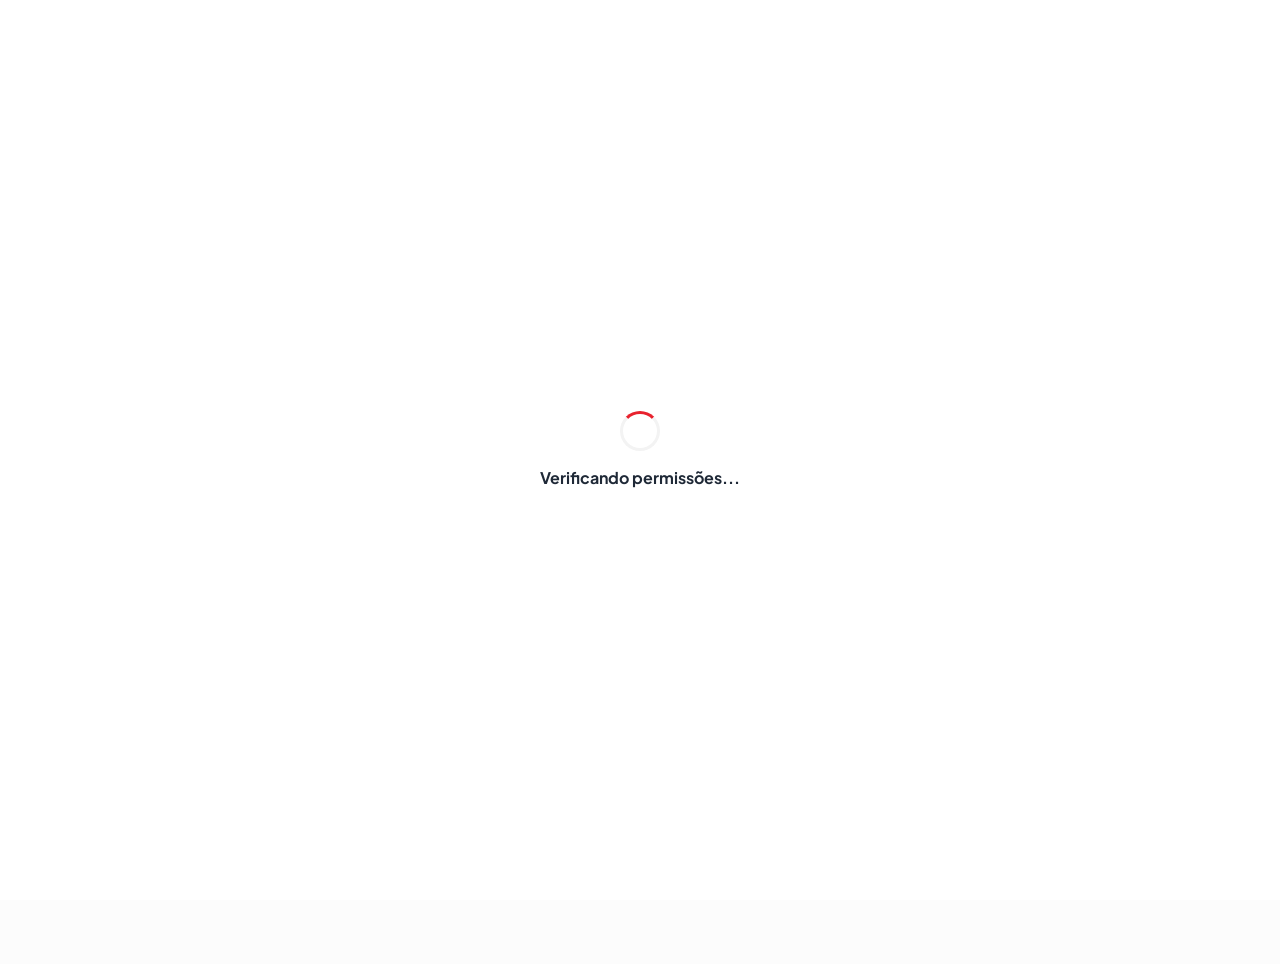
==== admin-produtos.html @ 24491217 "Add files via upload" ====
<!DOCTYPE html>
<html lang="pt-BR">
<head>
    <meta charset="UTF-8">
    <meta name="viewport" content="width=device-width, initial-scale=1.0">
    <title>Cadastro de Produto - Admin</title>
    <link rel="stylesheet" href="style.css">
    <link href="https://fonts.googleapis.com/css2?family=Plus+Jakarta+Sans:wght@400;500;700;800&display=swap" rel="stylesheet">
</head>
<body>
    <!-- Tela de Carregamento Admin -->
    <div id="admin-loading" class="admin-loading-overlay">
        <div class="spinner"></div>
        <p style="font-weight: 700; color: var(--text-main);">Verificando permissões...</p>
    </div>

    <nav class="top-nav">
        <div class="top-nav-left">
            <div id="auth-status-left" class="auth-trigger" onclick="abrirModalAuth()">
                <i data-lucide="user-circle"></i>
                <span>Entrar / Cadastrar</span>
            </div>
        </div>
        <div class="top-nav-right">
            <div id="meus-pedidos-btn" class="auth-trigger" style="display:none;" onclick="abrirMeusPedidos()">
                <i data-lucide="package"></i>
                <span>Meus Pedidos</span>
            </div>
            <div class="top-nav-title" style="font-weight: 800; color: var(--text-muted);">👨‍🍳 Painel Admin</div>
        </div>
    </nav>

    <div class="admin-lock-overlay" id="lock-overlay"></div>

    <header class="admin-header">
        <div class="header-cover" id="admin-cover-bg" onclick="triggerCoverUpload()" style="cursor: pointer;">
            <div class="edit-overlay" style="position: absolute; inset: 0; background: rgba(0,0,0,0.2); display: flex; align-items: center; justify-content: center; opacity: 0; transition: 0.3s; color: white;">
                <i data-lucide="image-plus"></i>
            </div>
            <button onclick="logout()" class="btn-secondary" title="Sair do Painel">
                <i data-lucide="log-out" style="width:20px; height:20px;"></i>
            </button>
            <input type="file" id="input-edit-cover" hidden accept="image/*" onchange="handleInlineImageUpload(this, 'banner_header')">
        </div>
        <div class="header-info">
            <div style="position: relative; width: 90px; margin: 0 auto;" onclick="triggerLogoUpload()">
                <img id="logo-admin" class="restaurant-logo" style="display: none; background: white; cursor: pointer;" alt="Logo">
                <input type="file" id="input-edit-logo" hidden accept="image/*" onchange="handleInlineImageUpload(this, 'logo')">
            </div>
            <div class="editable-container" onclick="ativarEdicaoInline('nome')">
                <h1 id="admin-nome-loja">Painel Gestor</h1>
                <i data-lucide="pencil" class="edit-icon-inline"></i>
            </div>
            <p id="admin-welcome-message" style="font-size: 0.9rem; color: var(--text-muted); margin-top: 5px;"></p>
            <div class="editable-container" onclick="ativarEdicaoInline('descricao')" style="display: block; width: 100%;">
                <p id="admin-descricao-loja">Gerencie pedidos e produtos</p>
            </div>
            <div class="header-meta-info">
                <div class="editable-container" onclick="ativarEdicaoInline('horario')">
                    <i data-lucide="clock" style="width:16px"></i>
                    <span id="admin-horario-display">18h - 23h</span>
                </div>
                <div class="editable-container" onclick="ativarEdicaoInline('tempo')">
                    <i data-lucide="timer" style="width:16px"></i>
                    <span id="admin-tempo-display">30-50 min</span>
                </div>
            </div>
        </div>
    </header>

    <nav class="admin-nav">
        <a onclick="showSection('dashboard')" class="nav-item active" id="nav-dashboard"><i data-lucide="layout-dashboard" style="width:18px"></i> Visão Geral</a>
        <a onclick="showSection('cardapio')" class="nav-item" id="nav-cardapio"><i data-lucide="book-open" style="width:18px"></i> Meu Cardápio</a>
        <a onclick="showSection('config')" class="nav-item" id="nav-config"><i data-lucide="settings" style="width:18px"></i> Configurações</a>
    </nav>

    <div class="container">
        <!-- SEÇÃO: DASHBOARD -->
        <section id="section-dashboard">
            <div class="last-order-banner" style="background: #e0f2fe; border-color: #bae6fd; margin-bottom: 20px;">
                <h4 style="text-align: left; margin-bottom: 5px;">Link da sua Loja:</h4>
                <code id="link-loja-exibicao" style="background: white; padding: 5px 10px; border-radius: 5px; display: block; margin-bottom: 10px;"></code>
                <button onclick="copiarLinkLoja()" class="btn-edit" style="margin-top:0; padding: 5px 15px;">Copiar Link para Clientes</button>
            </div>

            <h2>Relatório de Vendas (Hoje)</h2>
            <div class="report-grid">
                <div class="report-card">
                    <p style="color: var(--text-muted); font-size: 0.9rem;">Total de Pedidos</p>
                    <h3 id="report-pedidos">0</h3>
                </div>
                <div class="report-card">
                    <p style="color: var(--text-muted); font-size: 0.9rem;">Faturamento Total</p>
                    <h3 id="report-faturamento">R$ 0.00</h3>
                </div>
                <div class="report-card">
                    <button onclick="limparHistoricoVendas()" class="btn-danger" style="margin-top:0; font-size: 0.8rem;">Zerar Relatório</button>
                </div>
            </div>

            <hr>
            <div style="display: flex; justify-content: space-between; align-items: center; margin-bottom: 15px; flex-wrap: wrap; gap: 10px;">
                <h2 style="margin: 0;">Pedidos Recentes</h2>
                <div style="display: flex; gap: 10px; flex-wrap: wrap;">
                    <div style="display: flex; align-items: center; gap: 10px; background: white; padding: 5px 15px; border-radius: 12px; border: 1px solid #e2e8f0;">
                        <label style="font-size: 0.85rem; font-weight: 700; color: var(--text-muted);">Data:</label>
                        <input type="date" id="filtro-data-admin" onchange="window.filtrarDataAdmin(this.value)" style="border: none; font-size: 0.85rem; font-weight: 600; color: var(--text-main); outline: none; cursor: pointer; background: transparent;">
                    </div>
                    <div style="display: flex; align-items: center; gap: 10px; background: white; padding: 5px 15px; border-radius: 12px; border: 1px solid #e2e8f0;">
                    <label style="font-size: 0.85rem; font-weight: 700; color: var(--text-muted);">Filtrar Status:</label>
                    <select id="filtro-status-admin" onchange="window.filtrarPedidosAdmin(this.value)" style="border: none; font-size: 0.85rem; font-weight: 600; color: var(--text-main); outline: none; cursor: pointer; background: transparent;">
                        <option value="Todos">🍽️ Todos</option>
                        <option value="Pendente">⏳ Pendentes</option>
                        <option value="Em Preparo">👨‍🍳 Em Preparo</option>
                        <option value="Saiu para Entrega">🛵 Em Entrega</option>
                        <option value="Entregue">✅ Entregues</option>
                        <option value="Cancelado">❌ Cancelados</option>
                    </select>
                </div>
                </div>
            </div>
            <div id="lista-pedidos-historico" style="margin-bottom: 40px;"></div>
        </section>

        <!-- SEÇÃO: MEU CARDÁPIO -->
        <section id="section-cardapio" style="display: none;">
            <div class="section-header">
                <h2>Itens do Cardápio</h2>
                <button onclick="openModal('modal-produto')" class="btn-add btn-add-novo">+ Novo Produto</button>
            </div>
            <div id="lista-admin" class="produtos-grid"></div>
        </section>

        <!-- SEÇÃO: CONFIGURAÇÕES -->
        <section id="section-config" style="display: none;">
            <div class="section-header">
                <h2>Configurações da Loja</h2>
            </div>
            <div class="card" style="max-width: 600px; margin: 0 auto; text-align: left; padding: 25px;">
                <form id="configLojaForm">
                    <div class="form-group">
                        <label>Logo do Restaurante</label>
                        <input type="file" id="inputLogo" accept="image/*">
                    </div>
                    <div class="form-group">
                        <label>WhatsApp (DDI+DDD+Número)</label>
                        <input type="text" id="inputWhatsapp" placeholder="5516999999999">
                    </div>
                    <div class="form-group">
                        <label>Banners de Promoção (Um ou mais)</label>
                        <input type="file" id="inputBanners" accept="image/*" multiple>
                    </div>
                    <div class="form-group">
                        <label>Chave PIX</label>
                        <input type="text" id="inputPix" placeholder="Chave PIX">
                    </div>
                    <div class="form-group">
                        <label>Categorias Adicionais (Separadas por vírgula)</label>
                        <input type="text" id="inputCategoriasCustom" placeholder="Artesanais, Porções, Vinhos...">
                    </div>
                    <div class="form-group">
                        <label>Cupons (CODIGO:VALOR, ...)</label>
                        <textarea id="inputCupons" rows="2" placeholder="PROMO10:10.00"></textarea>
                    </div>
                    <div class="form-group">
                        <label>Taxa de Entrega Fixa (R$)</label>
                        <input type="number" id="inputTaxa" step="0.01">
                    </div>
                    <div class="form-group">
                        <label>Frete Grátis acima de (R$)</label>
                        <input type="number" id="inputFreteGratis" step="0.01">
                    </div>
                    <div class="form-group">
                        <label>Pedido Mínimo (R$)</label>
                        <input type="number" id="inputPedidoMinimo" step="0.01">
                    </div>
                    <div class="form-group" style="display: flex; align-items: center; gap: 10px;">
                        <input type="checkbox" id="lojaFechadaManualmente" style="width: auto;">
                        <label for="lojaFechadaManualmente" style="margin: 0; color: var(--danger); font-weight: bold;">Fechar Loja Manualmente</label>
                    </div>
                    <button type="submit" class="btn-add" style="width: 100%;">Salvar Configurações</button>
                </form>
            </div>
        </section>
    </div>

    <!-- Modal Auth Dinâmico -->
    <div id="modal-auth" class="modal">
        <div class="modal-content">
            <button onclick="closeModal('modal-auth')" class="btn-close-modal"><i data-lucide="x"></i></button>
            <h2 id="auth-modal-title" style="margin-bottom: 20px;">Acesse sua conta</h2>
            
            <div class="auth-mode-switch">
                <button id="btn-mode-login" class="auth-mode-btn active" onclick="setAuthMode('login')">Login</button>
                <button id="btn-mode-register" class="auth-mode-btn" onclick="setAuthMode('register')">Cadastrar</button>
            </div>

            <form id="form-auth-dynamic" onsubmit="window.processarAuth(event)">
                <!-- LOGIN FIELDS -->
                <div id="auth-login-fields">
                    <div class="form-group">
                        <label>E-mail</label>
                        <input type="email" id="auth-user" placeholder="seu@email.com">
                    </div>
                    <div class="form-group">
                        <label>Senha</label>
                        <div class="password-wrapper">
                            <input type="password" id="auth-pass" placeholder="••••">
                            <button type="button" class="toggle-password" onclick="togglePasswordVisibility('auth-pass')">
                                <i data-lucide="eye"></i>
                            </button>
                        </div>
                    </div>
                    <p style="text-align: right; margin-bottom: 15px;"><a href="#" onclick="window.esqueciSenha()" style="font-size: 0.8rem; color: var(--text-muted); text-decoration: none;">Esqueci minha senha</a></p>
                    <button type="submit" id="btn-auth-submit" class="btn-add" style="width: 100%; margin-top: 10px;">Entrar</button>
                </div>

                <!-- REGISTER WIZARD -->
                <div id="auth-register-steps" style="display: none;">
                    <div class="step-progress-container" style="margin-bottom: 25px;">
                        <div class="step-dot auth-step-dot active" data-auth-step="1">1</div>
                        <div class="step-dot auth-step-dot" data-auth-step="2">2</div>
                        <div class="step-dot auth-step-dot" data-auth-step="3">3</div>
                        <div class="step-dot auth-step-dot restaurante-only-dot" data-auth-step="4">4</div>
                    </div>

                    <!-- Passo 1: Perfil -->
                    <div class="auth-step active" id="auth-step-1">
                        <div class="form-group">
                            <label>Você é:</label>
                            <div class="role-selector">
                                <div class="role-option active" data-role="comprador" onclick="updateRoleSelection('comprador')">🛍️ Cliente</div>
                                <div class="role-option" data-role="restaurante" onclick="updateRoleSelection('restaurante')">👨‍🍳 Restaurante</div>
                            </div>
                            <input type="hidden" id="auth-role" value="comprador">
                        </div>
                        <button type="button" onclick="window.changeRegisterStep(2)" class="btn-add" style="width:100%">Continuar →</button>
                    </div>

                    <!-- Passo 2: Dados Básicos -->
                    <div class="auth-step" id="auth-step-2">
                        <div class="form-group">
                            <label>Nome Completo ou Nome da Loja</label>
                            <input type="text" id="auth-name" placeholder="Ex: João Silva ou Pizzaria 10">
                        </div>
                        <div class="form-group">
                            <label>E-mail</label>
                            <input type="email" id="auth-user-reg" placeholder="seu@email.com">
                        </div>
                        <div class="form-group">
                            <label>Crie uma Senha</label>
                            <div class="password-wrapper">
                                <input type="password" id="auth-pass-reg" placeholder="••••">
                                <button type="button" class="toggle-password" onclick="togglePasswordVisibility('auth-pass-reg')">
                                    <i data-lucide="eye"></i>
                                </button>
                            </div>
                            <div class="password-strength-container" id="strength-meter">
                                <div class="password-strength-bar"><div class="password-strength-progress" id="strength-bar"></div></div>
                                <span class="password-strength-text" id="strength-text"></span>
                            </div>
                        </div>
                        <div class="step-nav-buttons">
                            <button type="button" onclick="window.changeRegisterStep(1)" class="btn-edit" style="background:#64748b; flex:1">Voltar</button>
                            <button type="button" onclick="window.changeRegisterStep(3)" class="btn-add" style="flex:2">Próximo</button>
                        </div>
                    </div>

                    <!-- Passo 3: Contato -->
                    <div class="auth-step" id="auth-step-3">
                        <div class="form-group">
                            <label>WhatsApp (com DDD)</label>
                            <input type="tel" id="auth-phone" placeholder="(00) 00000-0000">
                        </div>
                        <div class="step-nav-buttons">
                            <button type="button" onclick="window.changeRegisterStep(2)" class="btn-edit" style="background:#64748b; flex:1">Voltar</button>
                            <button type="button" id="btn-next-to-4" onclick="window.changeRegisterStep(4)" class="btn-add" style="flex:2">Próximo</button>
                            <button type="submit" id="btn-finish-3" class="btn-add" style="flex:2; display:none; margin-top:0">Finalizar</button>
                        </div>
                    </div>

                    <!-- Passo 4: Detalhes Loja -->
                    <div class="auth-step" id="auth-step-4">
                        <div class="form-group">
                            <label>Horário (Abertura e Fechamento)</label>
                            <div style="display:flex; gap:10px; align-items:center;">
                                <input type="number" id="auth-open" placeholder="18" style="flex:1">
                                <span>às</span>
                                <input type="number" id="auth-close" placeholder="23" style="flex:1">
                            </div>
                        </div>
                        <div class="form-group">
                            <label>Foto ou Logo da Loja</label>
                            <input type="file" id="auth-logo" accept="image/*" onchange="window.handleRegisterImagePreview(this)">
                            <div id="auth-logo-preview-container" class="image-preview-container">
                                <img id="auth-logo-preview-img" src="" alt="Prévia da Logo">
                                <button type="button" class="btn-remove-preview" onclick="window.limparRegisterPreview()" title="Remover imagem"><i data-lucide="trash-2" style="width: 16px;"></i></button>
                            </div>
                        </div>
                        <div class="step-nav-buttons">
                            <button type="button" onclick="window.changeRegisterStep(3)" class="btn-edit" style="background:#64748b; flex:1">Voltar</button>
                            <button type="submit" class="btn-add" style="flex:2; margin-top:0">Cadastrar</button>
                        </div>
                    </div>
                </div>

                <div id="btn-logout-area" style="display: none; margin-top: 15px; border-top: 1px solid #eee; padding-top: 15px;">
                    <button type="button" onclick="logout()" class="btn-danger" style="width: 100%; margin:0;">Sair da Conta</button>
                </div>
            </form>
        </div>
    </div>

    <!-- MODAL: CADASTRO DE PRODUTO -->
    <div id="modal-produto" class="modal">
        <div class="modal-content">
            <div class="step-progress-container" style="margin-bottom: 25px;">
                <div class="step-dot active" data-prod-step="1">1</div>
                <div class="step-dot" data-prod-step="2">2</div>
                <div class="step-dot" data-prod-step="3">3</div>
            </div>

            <h2 id="modal-titulo" style="margin-bottom: 15px; font-size: 1.3rem;">Novo Produto</h2>
            
            <form id="cadastroProdutoForm">
                <!-- PASSO 1: Básico -->
                <div class="product-step active" id="prod-step-1">
                    <div class="form-group" style="text-align: left;">
                        <label for="nome">Nome do Produto</label>
                        <input type="text" id="nome" placeholder="Ex: Pizza Calabresa" required>
                    </div>
                    <div class="form-group">
                        <label for="preco">Preço (R$)</label>
                        <input type="number" id="preco" step="0.01" placeholder="0.00" required>
                    </div>
                    <div class="form-group">
                        <label for="categoria">Categoria</label>
                        <div class="category-inline-group">
                            <select id="categoria" required style="flex:1"></select>
                            <button type="button" class="btn-inline-add" onclick="promptNovaCategoria()" title="Nova Categoria">
                                <i data-lucide="plus-circle"></i>
                            </button>
                        </div>
                    </div>
                    <div class="step-nav-buttons">
                        <button type="button" onclick="changeProductStep(2)" class="btn-add" style="width: 100%;">Continuar →</button>
                    </div>
                </div>

                <!-- PASSO 2: Imagem e Tags -->
                <div class="product-step" id="prod-step-2">
                    <div class="form-group">
                        <label for="imagem">Foto do Produto</label>
                        <input type="file" id="imagem" accept="image/*" onchange="handleImagePreview(this)">
                        <div id="preview-container" class="image-preview-container">
                            <img id="image-preview-img" src="" alt="Prévia">
                            <button type="button" class="btn-remove-preview" onclick="limparPreview()" title="Remover imagem"><i data-lucide="trash-2" style="width: 16px;"></i></button>
                        </div>
                        <input type="hidden" id="imagemBase64">
                    </div>
                    <div class="form-group">
                        <label>Destaques e Preferências</label>
                        <div style="display: flex; gap: 12px; flex-wrap: wrap; margin-top: 5px;">
                            <label style="font-weight: normal;"><input type="checkbox" id="tagVeggie" style="width: auto;"> 🥦 Veggie</label>
                            <label style="font-weight: normal;"><input type="checkbox" id="tagSpicy" style="width: auto;"> 🌶️ Picante</label>
                            <label style="font-weight: normal;"><input type="checkbox" id="tagFeatured" style="width: auto;"> ⭐ Destaque</label>
                        </div>
                    </div>
                    <div class="form-group">
                        <label for="estoque">Estoque Atual (Vazio = Ilimitado)</label>
                        <input type="number" id="estoque" placeholder="Ex: 50" min="0">
                    </div>
                    <div class="step-nav-buttons">
                        <button type="button" onclick="changeProductStep(1)" class="btn-edit" style="background:#64748b; flex:1">Voltar</button>
                        <button type="button" onclick="changeProductStep(3)" class="btn-add" style="flex:2">Avançar →</button>
                    </div>
                </div>

                <!-- PASSO 3: Detalhes Finais -->
                <div class="product-step" id="prod-step-3">
                    <div class="form-group">
                        <label for="descricao">Descrição (Ingredientes)</label>
                        <textarea id="descricao" rows="2" placeholder="Descreva os ingredientes..."></textarea>
                    </div>
                    <div class="form-group">
                        <label for="adicionais">Adicionais (Ex: Bacon:3.00, Queijo:2.00)</label>
                        <textarea id="adicionais" rows="2" placeholder="Nome:Preço, Nome:Preço..."></textarea>
                    </div>
                    <div class="form-group">
                        <label for="ofertaExpira">Oferta termina em (Opcional)</label>
                        <input type="datetime-local" id="ofertaExpira">
                    </div>
                    <div class="form-group" style="display: flex; align-items: center; gap: 10px;">
                        <input type="checkbox" id="disponivel" checked style="width: auto;">
                        <label for="disponivel" style="margin-bottom: 0;">Disponível para venda</label>
                    </div>
                    <div class="step-nav-buttons">
                        <button type="button" onclick="changeProductStep(2)" class="btn-edit" style="background:#64748b; flex:1">Voltar</button>
                        <button type="submit" id="btnSalvar" style="flex:2; margin-top:0;">Salvar Produto</button>
                    </div>
                </div>

                <button type="button" onclick="closeModal('modal-produto')" style="background: none; color: var(--text-muted); border: none; width: 100%; cursor: pointer; padding: 10px; font-size: 0.8rem; margin-top: 10px;">Cancelar e Sair</button>
            </form>
        </div>
    </div>

    <div id="toast-container" class="toast-container"></div>

    <!-- Firebase SDKs (Versão Compat) -->
    <script src="https://www.gstatic.com/firebasejs/10.7.1/firebase-app-compat.js"></script>
    <script src="https://www.gstatic.com/firebasejs/10.7.1/firebase-firestore-compat.js"></script>
    <script src="https://www.gstatic.com/firebasejs/10.7.1/firebase-auth-compat.js"></script>
    <script src="https://www.gstatic.com/firebasejs/10.7.1/firebase-storage-compat.js"></script>

    <!-- Biblioteca de Ícones Lucide -->
    <script src="https://unpkg.com/lucide@latest"></script>

    <script src="script.js"></script>
</body>
</html>
---- style.css ----
/* Configurações Globais */
:root {
    --primary-color: #e8222e;
    --primary-hover: #c91822;
    --bg-color: #fcfcfc;
    --card-bg: #FFFFFF;
    --text-main: #1f2937;
    --text-muted: #6b7280;
    --danger: #ef4444;
    --success: #10b981;
    --shadow-sm: 0 1px 3px rgba(0,0,0,0.1);
    --shadow-md: 0 10px 25px -5px rgba(0,0,0,0.1), 0 8px 10px -6px rgba(0,0,0,0.1);
    --radius: 20px;
}

/* Scrollbar Customizada */
::-webkit-scrollbar {
    width: 6px;
    height: 6px;
}
::-webkit-scrollbar-thumb {
    background: #cbd5e1;
    border-radius: 10px;
}

/* Animação de Fade In Global */
@keyframes fadeIn {
    from { opacity: 0; transform: translateY(10px); }
    to { opacity: 1; transform: translateY(0); }
}

/* Removido animação global que causava bugs. Animamos apenas os blocos principais. */
.container, .container-shop, .shop-header, .admin-header, .modal-content { 
    animation: fadeIn 0.6s ease-out; 
}

* {
    box-sizing: border-box;
    margin: 0;
    padding: 0;
}

body {
    font-family: 'Plus Jakarta Sans', 'Inter', system-ui, sans-serif;
    background-color: var(--bg-color);
    color: var(--text-main);
    margin: 0;
    line-height: 1.5; /* Ajuste para melhor leitura */
    /* Impede que o rodapé cubra o conteúdo final */
    padding-bottom: 120px;
}

/* --- Bloqueio do Admin (Deslogado) --- */
.admin-lock-overlay {
    position: fixed;
    top: 0;
    left: 0;
    width: 100%;
    height: 100%;
    background: rgba(255, 255, 255, 0.4);
    backdrop-filter: blur(12px);
    -webkit-backdrop-filter: blur(12px);
    z-index: 9998;
    display: none;
    align-items: center;
    justify-content: center;
}

body.is-locked .admin-lock-overlay { display: flex; }
body.is-locked main, body.is-locked .container, body.is-locked header { filter: blur(4px); pointer-events: none; }

/* --- Admin Loading Spinner --- */
.admin-loading-overlay {
    position: fixed;
    inset: 0;
    background: white;
    z-index: 20000;
    display: flex;
    flex-direction: column;
    align-items: center;
    justify-content: center;
    gap: 15px;
    transition: opacity 0.4s ease;
}

.spinner {
    width: 40px;
    height: 40px;
    border: 3px solid #f3f3f3;
    border-top: 3px solid var(--primary-color);
    border-radius: 50%;
    animation: spin 1s linear infinite;
}

@keyframes spin {
    0% { transform: rotate(0deg); }
    100% { transform: rotate(360deg); }
}

/* --- Top Nav Dinâmica --- */
.top-nav {
    background: white;
    height: 45px;
    display: flex;
    justify-content: space-between;
    align-items: center;
    padding: 0 20px;
    border-bottom: 1px solid rgba(0,0,0,0.05);
    top: 0;
    z-index: 10000;
    font-size: 0.85rem;
}

.auth-trigger {
    color: var(--text-main);
    font-weight: 700;
    cursor: pointer;
    display: flex;
    align-items: center;
    gap: 6px;
    transition: color 0.2s;
}
.auth-trigger:hover { color: var(--primary-color); }

.top-nav-right {
    display: flex;
    align-items: center;
    gap: 20px;
}

.top-nav-left {
    display: flex;
    align-items: center;
    gap: 10px;
    font-weight: 800;
    color: var(--text-main);
    flex: 1; /* Garante que este lado ocupe o espaço para empurrar a direita */
}

.top-nav-right {
    text-align: right;
    white-space: nowrap;
}
/* --- Modal Auth Custom --- */
.auth-mode-switch {
    display: flex;
    justify-content: center;
    gap: 15px;
    background: #f1f5f9;
    padding: 6px;
    border-radius: 100px;
    margin-bottom: 25px;
}

.auth-mode-btn {
    flex: 1;
    padding: 8px;
    border-radius: 100px;
    border: none;
    cursor: pointer;
    font-weight: 700;
    background: transparent;
    color: var(--text-muted);
    transition: 0.3s;
}
.auth-mode-btn.active {
    background: white;
    color: var(--primary-color);
    box-shadow: var(--shadow-sm);
}

/* Esconde formulário de login se já estiver logado */
.is-logged-in #auth-mode-container,
.is-logged-in #form-auth-inputs { display: none; }

/* --- Splash Screen Criativa --- */
.splash-screen {
    position: fixed;
    top: 0; left: 0;
    width: 100%; height: 100%;
    background-color: var(--primary-color);
    display: flex;
    justify-content: center;
    align-items: center;
    z-index: 20000; /* Garante que fique acima de tudo */
    transition: opacity 0.6s cubic-bezier(0.4, 0, 0.2, 1), visibility 0.6s;
}

.splash-screen.hidden {
    opacity: 0;
    visibility: hidden;
}

.splash-content {
    text-align: center;
    display: flex;
    flex-direction: column;
    align-items: center;
    gap: 30px;
}

.shop-animate-icon {
    color: white;
    animation: shop-float 2s infinite ease-in-out;
}

.shop-animate-icon svg {
    width: 85px;
    height: 85px;
    filter: drop-shadow(0 10px 15px rgba(0,0,0,0.1));
}

.splash-phrase {
    color: white;
    font-size: 0.95rem;
    font-weight: 500;
    opacity: 0.9;
    margin-top: -10px;
    animation: fadeIn 0.8s ease-out;
}

.splash-loader {
    width: 140px;
    height: 4px;
    background: rgba(255, 255, 255, 0.2);
    border-radius: 10px;
    position: relative;
    overflow: hidden;
}

.splash-loader::after {
    content: '';
    position: absolute;
    left: -50%;
    width: 50%;
    height: 100%;
    background: white;
    border-radius: 10px;
    animation: loader-slide 1.5s infinite ease-in-out;
}

@keyframes shop-float {
    0%, 100% { transform: translateY(0) scale(1); }
    50% { transform: translateY(-20px) scale(1.05); }
}

@keyframes loader-slide {
    0% { left: -50%; }
    100% { left: 100%; }
}

/* --- Skeleton Screen --- */
.skeleton {
    background: #f6f7f8;
    background-image: linear-gradient(to right, #f6f7f8 0%, #edeef1 20%, #f6f7f8 40%, #f6f7f8 100%);
    background-repeat: no-repeat;
    background-size: 200% 100%;
    animation: shimmer 1.5s infinite linear;
}

@keyframes shimmer {
    0% { background-position: 200% 0; }
    100% { background-position: -200% 0; }
}

.skeleton-card {
    pointer-events: none;
    opacity: 0.7;
    min-height: 320px;
}

/* Bloqueio de scroll quando modal está aberto */
.no-scroll {
    overflow: hidden !important;
}

/* Navegação Admin */
.admin-nav {
    background: var(--card-bg);
    display: flex;
    justify-content: center;
    flex-wrap: wrap;
    gap: 8px;
    padding: 12px;
    border-bottom: 1px solid rgba(0,0,0,0.08);
    top: 0;
    z-index: 900;
    box-shadow: var(--shadow-sm);
    display: flex;
    align-items: center;
}
.admin-nav::-webkit-scrollbar { display: none; }

.nav-item {
    color: var(--text-muted);
    text-decoration: none;
    font-weight: 600;
    padding: 8px 16px;
    border-radius: 8px;
    transition: all 0.2s;
    cursor: pointer;
    white-space: nowrap;
    font-size: 0.9rem;
    display: inline-flex;
    align-items: center;
    gap: 8px;
}

.nav-item.active {
    background: rgba(234, 29, 44, 0.1);
    color: var(--primary-color);
}

/* Containers */
.container, .container-shop {
    max-width: 1100px;
    margin: 0 auto;
    padding: 20px;
}

/* Headers */
h1, h2, h3, h4 { /* Adicionado h4 para consistência */
    color: var(--text-main);
    font-weight: 800;
    text-align: center;
}

.shop-header, .admin-header {
    background: var(--bg-color);
    padding: 0;
    text-align: center;
    margin-bottom: 30px;
    position: relative;
    overflow: visible;
}

.card.priority-item {
    grid-column: 1 / -1;
    flex-direction: row;
    min-height: 160px;
    background: linear-gradient(to right, rgba(232, 34, 46, 0.05), var(--card-bg));
    border: 2px solid var(--primary-color);
}

@media (min-width: 768px) {
    .card.priority-item {
        grid-column: span 2;
    }
}

.card.priority-item img {
    width: 140px;
    height: 140px;
    margin-bottom: 0;
    margin-right: 15px;
}

.header-cover {
    height: 140px;
    width: 100%;
    background: linear-gradient(135deg, var(--primary-color) 0%, var(--primary-hover) 100%);
    border-bottom-left-radius: 32px;
    border-bottom-right-radius: 32px;
    position: relative;
    transition: background 0.3s ease;
}

/* Elementos Editáveis no Header Admin */
.editable-container {
    display: inline-flex;
    align-items: center;
    justify-content: center;
    gap: 8px;
    padding: 4px 12px;
    border-radius: 8px;
    transition: all 0.2s ease;
    cursor: pointer;
    border: 1px solid transparent;
    position: relative;
}

.editable-container:hover {
    background: rgba(0, 0, 0, 0.05);
    border-color: rgba(0, 0, 0, 0.1);
}

.edit-icon-inline {
    width: 14px;
    height: 14px;
    color: var(--text-muted);
    opacity: 0;
    transition: opacity 0.2s;
}

.editable-container:hover .edit-icon-inline {
    opacity: 1;
}

.header-meta-info {
    display: flex;
    justify-content: center;
    gap: 15px;
    margin-top: 10px;
    flex-wrap: wrap;
}

.input-inline-edit {
    font-family: inherit;
    font-size: inherit;
    font-weight: inherit;
    color: inherit;
    text-align: center;
    background: white;
    border: 2px solid var(--primary-color);
    border-radius: 6px;
    padding: 2px 6px;
    outline: none;
}

.inline-edit-counter {
    position: absolute;
    bottom: -18px;
    right: 10px;
    font-size: 10px;
    background: white;
    border: 1px solid #eee;
    padding: 2px 5px;
    border-radius: 4px;
    color: var(--text-muted);
    z-index: 10;
    box-shadow: var(--shadow-sm);
}

.header-info {
    margin-top: -45px;
    position: relative;
    z-index: 2;
    padding: 0 20px;
}

.restaurant-logo {
    width: 90px;
    height: 90px;
    border-radius: 24px;
    object-fit: cover;
    border: 4px solid var(--card-bg);
    display: block;
    margin: 0 auto 12px auto;
    box-shadow: var(--shadow-md);
    background: white;
}

.shop-header h1, .admin-header h1 {
    color: var(--text-main) !important;
    font-size: 1.5rem;
    font-weight: 800;
    margin-bottom: 4px;
    text-shadow: none;
}

.shop-header p {
    color: var(--text-muted);
    font-size: 0.85rem;
    font-weight: 500;
}

.status-badge {
    display: inline-block;
    padding: 4px 12px;
    border-radius: 100px;
    font-size: 0.9rem;
    font-weight: 700;
    margin-top: 10px;
}

.section-header {
    display: flex;
    justify-content: space-between;
    align-items: center;
    margin-bottom: 25px;
    padding-top: 20px;
}

.status-badge.open { background: var(--success); color: white; }
.status-badge.closed { background: var(--danger); color: white; }

.btn-secondary {
    position: absolute;
    top: 15px;
    right: 15px;
    background: rgba(255, 255, 255, 0.25);
    color: white;
    width: 40px;
    height: 40px;
    border-radius: 12px;
    display: flex;
    align-items: center;
    justify-content: center;
    border: 1px solid rgba(255, 255, 255, 0.3);
    cursor: pointer;
    backdrop-filter: blur(10px);
    transition: all 0.2s ease;
    z-index: 10;
}

.btn-secondary:hover {
    background: var(--danger);
    border-color: var(--danger);
    transform: scale(1.05);
}

/* Formulários (Admin) */
#cadastroProdutoForm {
    background: var(--card-bg);
    padding: 25px; /* Um pouco menos de padding */
    border-radius: var(--radius);
    box-shadow: var(--shadow-md);
    margin-bottom: 40px;
    border: 1px solid #E0E0E0; /* Borda mais suave */
    margin-bottom: 0;
    border: none;
    padding: 0;
    box-shadow: none;
}

.modal-content h2 { margin-bottom: 20px; }
.modal-content hr { margin: 20px 0; }

.form-group {
    margin-bottom: 15px;
    position: relative;
}

.form-group label {
    display: block;
    font-weight: 600;
    margin-bottom: 5px;
    color: var(--text-main);
}

input, textarea, select {
    width: 100%;
    padding: 10px;
    border: 1px solid #CCCCCC; /* Borda mais clara */
    border-radius: 10px;
    font-size: 1rem;
    /* box-sizing: border-box; Removido, já global no * */
    transition: border-color 0.2s, box-shadow 0.2s;
}

/* Container para Senha com Olho Integrado */
.password-wrapper {
    position: relative;
    display: flex;
    align-items: center;
    width: 100%;
}

.password-wrapper input {
    padding-right: 45px !important; /* Espaço para o ícone do olho */
}

.toggle-password {
    position: absolute;
    right: 12px;
    background: none;
    border: none;
    cursor: pointer;
    color: var(--text-muted);
    display: flex;
    align-items: center;
    justify-content: center;
    height: 100%;
    z-index: 5;
}

/* Seletor de Perfil Elegante (Segmented Control) */
.role-selector {
    display: flex;
    background: #f1f5f9;
    padding: 4px;
    border-radius: 12px;
    gap: 4px;
    margin-top: 5px;
    border: 1px solid #e2e8f0;
}

.role-option {
    flex: 1;
    padding: 10px;
    text-align: center;
    cursor: pointer;
    border-radius: 10px;
    font-size: 0.85rem;
    font-weight: 700;
    color: var(--text-muted);
    transition: all 0.3s ease;
}

.role-option.active {
    background: white;
    color: var(--primary-color);
    box-shadow: var(--shadow-sm);
}
/* Estilos para Validação em Tempo Real */
.form-group.is-valid input, 
.form-group.is-valid select {
    border-color: var(--success);
    background-color: rgba(16, 185, 129, 0.02);
}

.valid-icon {
    position: absolute;
    right: 12px;
    top: 38px;
    color: var(--success);
    display: none;
}

.form-group.is-valid .valid-icon {
    display: block;
    animation: fadeIn 0.3s ease-in;
}

input:focus, textarea:focus, select:focus {
    outline: none;
    border-color: var(--primary-color);
    box-shadow: 0 0 0 3px rgba(var(--primary-color-rgb, 234, 29, 44), 0.1); /* Cor de foco dinâmica */
}

button#btnSalvar {
    background-color: var(--primary-color);
    color: white;
    border: none;
    padding: 12px;
    width: 100%;
    border-radius: 10px;
    font-weight: 700;
    cursor: pointer;
    transition: background 0.2s;
}

button#btnSalvar:hover {
    background-color: var(--primary-hover);
}

/* Filtros no Cardápio */
.filter-container {
    display: flex;
    gap: 10px;
    justify-content: flex-start; /* Alinhamento à esquerda para mais naturalidade */
    overflow-x: auto; /* Permite rolagem horizontal */
    flex-wrap: nowrap; /* Impede que os itens pulem de linha */
    padding: 15px 20px;
    -webkit-overflow-scrolling: touch; /* Rolagem suave no iOS */
    scrollbar-width: none; /* Esconde a barra no Firefox */
    top: 0;
    background: var(--bg-color);
    z-index: 800;
    border-bottom: 1px solid rgba(0,0,0,0.05);
    margin: 0 -20px 30px -20px;
}

/* Esconde a barra de rolagem no Chrome/Safari para um visual mais limpo */
.filter-container::-webkit-scrollbar {
    display: none;
}

.filter-btn {
    background: white;
    border: 1px solid #e2e8f0;
    color: var(--text-muted);
    padding: 8px 20px;
    border-radius: 20px;
    cursor: pointer;
    font-weight: 700;
    transition: all 0.2s;
    white-space: nowrap; /* Impede que o texto dentro do botão quebre */
    flex-shrink: 0; /* Impede que o botão seja espremido */
    font-size: 0.9rem;
    border: 1px solid transparent;
    display: inline-flex;
    align-items: center;
    gap: 8px;
}

.filter-btn.active, .filter-btn:hover {
    background: var(--primary-color);
    border-color: var(--primary-color);
    color: white;
    box-shadow: 0 10px 20px -5px rgba(232, 34, 46, 0.4);
}

/* Estilo das Seções de Categoria */
.category-section {
    padding-top: 10px;
    margin-bottom: 40px;
    scroll-margin-top: 85px; /* Evita que o título fique colado sob a barra fixa */
}

.category-title {
    text-align: left;
    font-size: 1.4rem;
    margin-bottom: 20px;
    padding-left: 12px;
    border-left: 5px solid var(--primary-color);
    line-height: 1.2;
    display: flex;
    align-items: center;
    gap: 10px;
}

.filter-btn.tag-filter {
    border-radius: 10px; /* Botões de tag com cantos menos arredondados */
}

/* Busca */
.search-container {
    max-width: 500px;
    margin: 0 auto 30px;
    position: relative;
}

.badge {
    font-size: 0.75rem;
    text-transform: uppercase;
    font-weight: 700;
    color: var(--primary-color);
    letter-spacing: 0.05em;
}

@keyframes pulse-gold {
    0% { box-shadow: 0 0 0 0 rgba(251, 191, 36, 0.4); }
    70% { box-shadow: 0 0 0 6px rgba(251, 191, 36, 0); }
    100% { box-shadow: 0 0 0 0 rgba(251, 191, 36, 0); }
}

.badge.featured {
    animation: pulse-gold 2s infinite;
}

.badge.veggie { color: #10b981; border: 1px solid #10b981; padding: 1px 5px; border-radius: 4px; }
.badge.spicy { color: #ef4444; border: 1px solid #ef4444; padding: 1px 5px; border-radius: 4px; }
.badge.featured { background: #fef3c7; color: #92400e; padding: 1px 5px; border-radius: 4px; }

.badge.unavailable { color: var(--danger); }
.badge.available { color: var(--success); }

/* Grid de Produtos */
.produtos-grid {
    display: grid;
    grid-template-columns: repeat(auto-fill, minmax(280px, 1fr));
    gap: 20px;
    margin-top: 20px;
}

/* Cards */
.card {
    background: var(--card-bg);
    padding: 12px;
    border-radius: 16px;
    box-shadow: var(--shadow-sm);
    transition: transform 0.2s ease, box-shadow 0.2s ease;
    display: flex;
    flex-direction: column;
    border: 1px solid rgba(0,0,0,0.05);
    overflow: hidden;
    position: relative;
}

.card-image-container {
    position: relative;
    width: 100%;
    height: 160px;
    border-radius: 12px;
    overflow: hidden;
    margin-bottom: 12px;
}

.card img {
    width: 100%;
    height: 100%;
    object-fit: cover;
}

.card-image-placeholder {
    width: 100%;
    height: 100%;
    display: flex;
    align-items: center;
    justify-content: center;
    background: #f8fafc;
    color: var(--text-muted);
    border-bottom: 1px solid rgba(0,0,0,0.05);
}

.card-image-placeholder i {
    width: 48px;
    height: 48px;
}

.card-badges {
    position: absolute;
    top: 8px;
    left: 8px;
    display: flex;
    flex-direction: column;
    gap: 4px;
    z-index: 2;
}

.card-content {
    flex: 1;
    display: flex;
    flex-direction: column;
    text-align: left;
}

.card-title {
    font-size: 1.05rem;
    font-weight: 700;
    color: var(--text-main);
    margin-bottom: 4px;
    line-height: 1.2;
}

.card-description {
    font-size: 0.85rem;
    color: var(--text-muted);
    margin-bottom: 12px;
    display: -webkit-box;
    -webkit-line-clamp: 2;
    -webkit-box-orient: vertical;
    overflow: hidden;
}

.card-footer-row {
    display: flex;
    justify-content: space-between;
    align-items: center;
    margin-top: auto;
}

.card:hover {
    transform: translateY(-4px);
    box-shadow: var(--shadow-md);
}

.card:hover img {
    transform: scale(1.05);
}

/* Controles de Quantidade no Card */
.card-qty-controls {
    display: flex;
    align-items: center;
    gap: 12px;
    background: rgba(0, 0, 0, 0.05);
    padding: 4px 8px;
    border-radius: 12px;
    border: 1px solid rgba(0,0,0,0.02);
}

.btn-card-qty {
    background: var(--primary-color);
    color: white;
    border: none;
    width: 28px;
    height: 28px;
    border-radius: 8px;
    cursor: pointer;
    display: flex;
    align-items: center;
    justify-content: center;
    transition: transform 0.1s;
}

.btn-card-qty:active { transform: scale(0.9); }

/* Novas Classes de Marketing */
.stock-alert {
    color: var(--danger);
    font-size: 0.75rem;
    font-weight: 700;
    margin-top: 5px;
}

.rating-stars {
    color: #fbbf24;
    font-size: 0.85rem;
    margin-bottom: 5px;
}

.sales-count {
    font-size: 0.7rem;
    color: var(--text-muted);
    display: flex;
    align-items: center;
    gap: 4px;
}

.upsell-title { font-size: 0.9rem; font-weight: 700; margin-top: 20px; margin-bottom: 10px; border-top: 1px solid #eee; padding-top: 15px; }
.upsell-container { display: flex; gap: 10px; overflow-x: auto; padding-bottom: 5px; }
.upsell-item { min-width: 120px; background: #f8fafc; padding: 10px; border-radius: 12px; font-size: 0.75rem; cursor: pointer; border: 1px solid transparent; }
.upsell-item:hover { border-color: var(--primary-color); }

/* Animação de entrada dos cards */
@keyframes fadeInUp {
    from { opacity: 0; transform: translateY(20px); }
    to { opacity: 1; transform: translateY(0); }
}

.reveal {
    opacity: 0;
    animation: fadeInUp 0.5s ease forwards;
}

/* Destaque para produtos Premium */
.card.featured-card {
    border: 2px solid rgba(251, 191, 36, 0.5);
    background: rgba(255, 251, 235, 0.4);
}

/* Animação do Carrinho */
@keyframes pulse-cart {
    0% { transform: translateX(-50%) scale(1); }
    50% { transform: translateX(-50%) scale(1.08); }
    100% { transform: translateX(-50%) scale(1); }
}

.cart-pulse {
    animation: pulse-cart 0.4s cubic-bezier(0.175, 0.885, 0.32, 1.275);
}

/* Barra de Progresso de Frete */
.shipping-progress-container {
    width: 100%;
    background: rgba(255,255,255,0.2);
    height: 6px;
    border-radius: 10px;
    margin-top: 5px;
    overflow: hidden;
}
.shipping-progress-bar {
    height: 100%;
    background: #4ade80;
    transition: width 0.3s ease;
}

.card h3 { margin: 0 0 10px 0; font-size: 1.25rem; }
.card p { color: var(--text-muted); font-size: 0.95rem; margin-bottom: 15px; }

.preco {
    color: var(--success);
    font-weight: 800;
    font-size: 1.2rem;
    margin: 0;
}

.btn-danger {
    background-color: var(--danger);
    color: white;
    border: none;
    padding: 10px;
    border-radius: 10px;
    font-weight: bold;
    cursor: pointer;
    margin-top: 10px;
    transition: transform 0.2s;
}

.btn-danger:hover {
    transform: scale(0.98);
    opacity: 0.9;
}

.btn-edit {
    background-color: var(--primary-color);
    color: white;
    border: none;
    padding: 10px;
    border-radius: 10px;
    font-weight: bold;
    cursor: pointer;
    margin-top: 10px;
    transition: transform 0.2s;
}

.btn-edit:hover {
    transform: scale(0.98);
    background-color: var(--primary-hover);
}

/* Utilidades */
.hidden { display: none; }
.loading { text-align: center; color: var(--text-muted); }
hr { border: 0; border-top: 1px solid #e2e8f0; margin: 40px 0; }

/* Botão Adicionar ao Carrinho */
.btn-add {
    background-color: var(--success);
    color: white;
    border: none;
    padding: 10px;
    border-radius: 10px;
    font-weight: bold;
    cursor: pointer;
    margin-top: 10px;
    transition: opacity 0.2s;
}

.btn-add:hover {
    opacity: 0.9;
}

.btn-share {
    background-color: #f1f5f9;
    color: var(--text-muted);
    border: none;
    padding: 10px;
    border-radius: 10px;
    cursor: pointer;
    transition: all 0.2s;
}
.btn-share:hover { background-color: #e2e8f0; color: var(--text-main); }

/* Rodapé do Carrinho */
.cart-footer {
    position: fixed;
    bottom: 25px;
    left: 50%; 
    transform: translateX(-50%);
    width: auto;
    min-width: 280px;
    background: #1f2937;
    backdrop-filter: blur(15px);
    -webkit-backdrop-filter: blur(15px);
    color: white;
    padding: 8px 12px 8px 20px;
    display: flex;
    align-items: center;
    gap: 20px;
    box-shadow: 0 15px 35px rgba(0,0,0,0.4);
    z-index: 1000;
    border-radius: 1000px;
    border: 1px solid rgba(255,255,255,0.1);
    animation: fadeIn 0.5s cubic-bezier(0.175, 0.885, 0.32, 1.275);
}

.cart-icon-container {
    display: flex;
    align-items: center;
    color: white;
    position: relative;
}

.cart-count-badge {
    position: absolute;
    top: -8px;
    right: -10px;
    background-color: var(--primary-color);
    color: white;
    font-size: 0.65rem;
    font-weight: 800;
    min-width: 18px;
    height: 18px;
    border-radius: 50%;
    display: flex;
    align-items: center;
    justify-content: center;
    border: 2px solid #1f2937;
    box-shadow: 0 2px 4px rgba(0,0,0,0.3);
}

.cart-footer-total {
    display: flex;
    flex-direction: column;
}

.cart-footer-total strong {
    font-size: 1.1rem;
    line-height: 1;
}

.cart-footer .btn-cart-action {
    background: var(--primary-color);
    color: white;
    border: none;
    padding: 10px 24px;
    border-radius: 100px;
    cursor: pointer;
    font-weight: 800;
    font-size: 0.9rem;
    transition: transform 0.2s;
}

.cart-footer .btn-cart-action:active { transform: scale(0.95); }

/* Modal de Resumo */
.modal {
    position: fixed;
    z-index: 11000;
    left: 0;
    top: 0;
    width: 100%;
    height: 100%;
    background-color: rgba(0,0,0,0.6);
    backdrop-filter: blur(4px);
    display: none; /* Inicia oculto, JS mudará para flex */
    align-items: center;
    justify-content: center;
}

.modal-content {
    background-color: #ffffff;
    padding: 25px;
    border-radius: 20px;
    max-width: 500px;
    width: 95%;
    box-shadow: 0 20px 25px -5px rgba(0, 0, 0, 0.1), 0 10px 10px -5px rgba(0, 0, 0, 0.04);
    max-height: 90vh;
    overflow-y: auto;
    position: relative;
    border: 1px solid #f1f5f9;
}

.btn-close-modal {
    position: absolute;
    top: 15px;
    right: 15px;
    width: 36px;
    height: 36px;
    border-radius: 50%;
    border: none;
    background: #f1f5f9;
    color: #64748b;
    display: flex;
    align-items: center;
    justify-content: center;
    cursor: pointer;
    z-index: 100;
    transition: all 0.2s cubic-bezier(0.4, 0, 0.2, 1);
}

.btn-close-modal:hover {
    background: #e2e8f0;
    color: var(--danger);
    transform: rotate(90deg) scale(1.1);
}

.modal-content .form-group {
    margin-bottom: 15px;
    text-align: left; /* Garante que o label e input fiquem alinhados à esquerda */
}

.cart-item-list {
    list-style: none;
    padding: 0;
    margin: 20px 0;
    max-height: 300px;
    overflow-y: auto;
}

.cart-item-list li {
    background: rgba(0, 0, 0, 0.03);
    margin-bottom: 12px;
    padding: 15px;
    border-radius: 16px;
    display: flex;
    justify-content: space-between;
    align-items: center;
    gap: 10px;
    border: 1px solid rgba(0,0,0,0.05);
}

.modal-content form {
    display: flex;
    flex-direction: column;
    gap: 12px;
}

.checkout-section-title {
    font-size: 0.9rem;
    text-transform: uppercase;
    color: var(--text-muted);
    font-weight: 700;
    margin: 25px 0 15px 0;
    display: flex;
    align-items: center;
    gap: 8px;
}

.checkout-section-title::after {
    content: '';
    flex: 1;
    height: 1px;
    background: rgba(0,0,0,0.05);
}

.btn-remove-item {
    background: var(--danger);
    color: white;
    border: none;
    border-radius: 4px;
    padding: 2px 8px;
    cursor: pointer;
    font-size: 0.8rem;
    margin-left: 10px;
    transition: opacity 0.2s;
}

.btn-remove-item:hover {
    opacity: 0.8;
}

.qty-controls {
    display: flex;
    align-items: center;
    gap: 8px;
}
.btn-qty {
    background: var(--card-bg);
    border: none;
    width: 32px;
    height: 32px;
    border-radius: 10px;
    cursor: pointer;
    font-weight: 800;
    transition: all 0.2s;
    display: flex;
    align-items: center;
    justify-content: center;
    box-shadow: var(--shadow-sm);
    color: var(--text-main);
}
.btn-qty:hover { background: var(--primary-color); color: white; }

.coupon-group {
    display: flex;
    gap: 8px;
    margin-bottom: 15px;
}

.coupon-group input {
    flex: 1;
}

.btn-coupon {
    white-space: nowrap;
    width: auto !important;
}

/* Tela de Login */
.login-body {
    display: flex;
    align-items: center;
    justify-content: center;
    height: 100vh;
    padding-bottom: 0;
    background: linear-gradient(135deg, #f97316 0%, #fb923c 100%);
}

.login-card {
    background: var(--card-bg);
    padding: 40px;
    border-radius: var(--radius);
    box-shadow: var(--shadow-md);
    width: 100%;
    max-width: 400px;
    text-align: center;
}

/* Toast Notification */
.toast-container {
    position: fixed;
    top: 20px;
    right: 20px;
    z-index: 11000;
    display: flex;
    flex-direction: column;
    gap: 10px;
    pointer-events: none;
}

.toast {
    background: white;
    color: var(--text-main);
    padding: 16px 24px;
    border-radius: var(--radius);
    box-shadow: var(--shadow-md);
    display: flex;
    align-items: center;
    min-width: 280px;
    animation: toastIn 0.3s cubic-bezier(0.68, -0.55, 0.265, 1.55) forwards;
    border-left: 6px solid var(--primary-color);
    pointer-events: auto;
}

.toast.success { border-left-color: var(--success); }
.toast.error { border-left-color: var(--danger); }

@keyframes toastIn {
    from { transform: translateX(100%); opacity: 0; }
    to { transform: translateX(0); opacity: 1; }
}

.toast.fade-out {
    animation: toastOut 0.3s ease forwards;
}

@keyframes toastOut {
    from { transform: translateX(0); opacity: 1; }
    to { transform: translateX(100%); opacity: 0; }
}

.extras-container {
    text-align: left;
    margin: 12px 0;
    padding: 10px;
    background: #f8fafc;
    border-radius: 12px;
    font-size: 0.85rem;
}
.extra-item {
    display: flex;
    align-items: center;
    gap: 8px;
    margin-bottom: 6px;
    cursor: pointer;
}

.theme-toggle {
    position: absolute;
    top: 20px;
    right: 20px;
    background: rgba(255, 255, 255, 0.2);
    border: none;
    color: white;
    padding: 8px;
    border-radius: 50%;
    cursor: pointer;
    backdrop-filter: blur(5px);
}

.last-order-banner {
    background: #fffbeb;
    border: 1px solid #fef3c7;
    border-radius: var(--radius);
    padding: 16px;
    margin-bottom: 24px;
}

.last-order-content {
    display: flex;
    justify-content: space-between;
    align-items: center;
    gap: 16px;
}

.loyalty-badge {
    background: #eff6ff;
    color: #1e40af;
    padding: 4px 12px;
    border-radius: 100px;
    font-size: 0.8rem;
    font-weight: 700;
    display: inline-flex;
    align-items: center;
    gap: 5px;
    margin-bottom: 10px;
}

.btn-print {
    background: #64748b;
    color: white;
    padding: 4px 8px;
    border: none;
    border-radius: 6px;
    cursor: pointer;
    font-size: 0.75rem;
}

.btn-add-novo { max-width: 200px; margin-top: 0; }
/* Relatório Admin */
.report-grid {
    display: grid;
    grid-template-columns: repeat(auto-fit, minmax(200px, 1fr));
    gap: 20px;
    margin-bottom: 30px;
}
.report-card {
    background: white;
    padding: 15px;
    border-radius: var(--radius);
    box-shadow: var(--shadow-sm);
    text-align: center;
    display: flex;
    flex-direction: column;
    justify-content: center;
    min-height: 100px;
}

/* Switch Toggle Style */
.switch-container {
    display: flex;
    align-items: center;
    justify-content: center;
    gap: 12px;
    background: #f1f5f9;
    padding: 10px 20px;
    border-radius: 100px;
    width: fit-content;
    margin: 10px auto 20px;
}

.switch-label {
    font-size: 0.9rem;
    font-weight: 700;
    color: var(--text-muted);
    transition: color 0.3s;
}

.switch {
    position: relative;
    display: inline-block;
    width: 50px;
    height: 26px;
}

.switch input {
    opacity: 0;
    width: 0;
    height: 0;
}

.slider {
    position: absolute;
    cursor: pointer;
    top: 0; left: 0; right: 0; bottom: 0;
    background-color: #cbd5e1;
    transition: .4s;
    border-radius: 34px;
}

.slider:before {
    position: absolute;
    content: "";
    height: 18px; width: 18px;
    left: 4px; bottom: 4px;
    background-color: white;
    transition: .4s;
    border-radius: 50%;
}

/* Estilo Arredondado */
.slider.round { border-radius: 34px; }
.slider.round:before { border-radius: 50%; }

input:checked + .slider { background-color: var(--primary-color); }
input:checked + .slider:before { transform: translateX(24px); }

/* Estilos para Customização de Produtos */
.option-group {
    background: #f8fafc;
    padding: 15px;
    border-radius: 12px;
    margin-bottom: 15px;
    text-align: left;
}
.option-title { font-weight: 700; margin-bottom: 10px; display: block; font-size: 0.9rem; }

/* Estilos Indique e Ganhe */
.referral-banner {
    background: linear-gradient(135deg, #6366f1 0%, #4f46e5 100%);
    color: white;
    padding: 20px;
    border-radius: var(--radius);
    margin-bottom: 24px;
    display: flex;
    justify-content: space-between;
    align-items: center;
    box-shadow: var(--shadow-md);
}

/* --- Checkout Wizard (Etapas) --- */
.step-progress-container {
    display: flex;
    justify-content: space-between;
    margin-bottom: 30px;
    position: relative;
    padding: 0 10px;
}

.step-progress-container::before {
    content: '';
    position: absolute;
    top: 15px; left: 0; right: 0;
    height: 2px; background: #e2e8f0;
    z-index: 1;
}

.step-dot {
    width: 32px; height: 32px;
    border-radius: 50%;
    background: white;
    border: 2px solid #e2e8f0;
    display: flex; align-items: center; justify-content: center;
    font-size: 0.8rem; font-weight: 800;
    z-index: 2; color: #94a3b8;
    transition: all 0.3s ease;
}

.step-dot.active {
    background: var(--primary-color);
    border-color: var(--primary-color);
    color: white;
    box-shadow: 0 0 0 4px rgba(232, 34, 46, 0.1);
}

.step-dot.completed {
    background: var(--success);
    border-color: var(--success);
    color: white;
}

.checkout-step {
    display: none;
}

.checkout-step.active {
    display: block;
    animation: fadeIn 0.4s ease-out;
}

/* --- Password Strength Meter --- */
.password-strength-container {
    margin-top: 8px;
    display: none; /* Aparece apenas ao digitar */
}

.password-strength-bar {
    height: 4px;
    width: 100%;
    background: #e2e8f0;
    border-radius: 10px;
    overflow: hidden;
    margin-bottom: 4px;
}

.password-strength-progress {
    height: 100%;
    width: 0%;
    transition: width 0.3s ease, background-color 0.3s ease;
}

.password-strength-text {
    font-size: 0.75rem;
    font-weight: 700;
}

/* --- Auth Wizard Steps --- */
.auth-step {
    display: none;
}
.auth-step.active {
    display: block;
    animation: fadeIn 0.3s ease-out;
}

/* --- Preview de Imagem no Cadastro --- */
.image-preview-container {
    margin-top: 10px;
    width: 100%;
    display: none;
    position: relative;
    border-radius: 12px;
    overflow: hidden;
    border: 1px solid #e2e8f0;
}

.image-preview-container img {
    width: 100%;
    max-height: 200px;
    object-fit: cover;
    display: block;
}

.btn-remove-preview {
    position: absolute;
    top: 10px;
    right: 10px;
    background: var(--danger);
    color: white;
    border: none;
    width: 30px;
    height: 30px;
    border-radius: 50%;
    cursor: pointer;
    display: flex;
    align-items: center;
    justify-content: center;
    box-shadow: 0 2px 5px rgba(0,0,0,0.2);
    transition: transform 0.2s;
}
.btn-remove-preview:hover { transform: scale(1.1); }

/* --- Wizard de Produto (Admin) --- */
.product-step {
    display: none;
}
.product-step.active {
    display: block;
    animation: fadeIn 0.3s ease-out;
}

.category-inline-group {
    display: flex;
    gap: 8px;
    align-items: center;
}

.btn-inline-add {
    background: #f1f5f9;
    border: 1px solid #e2e8f0;
    border-radius: 8px;
    width: 42px;
    height: 42px;
    display: flex;
    align-items: center;
    justify-content: center;
    cursor: pointer;
    color: var(--primary-color);
    transition: all 0.2s;
}
.btn-inline-add:hover { background: var(--primary-color); color: white; }

/* --- Cards de Seleção Modernos --- */
.modern-selection-grid {
    display: grid;
    grid-template-columns: 1fr;
    gap: 12px;
    margin: 15px 0;
}

.selection-card {
    background: var(--card-bg);
    border: 2px solid rgba(0,0,0,0.05);
    border-radius: 18px;
    padding: 12px;
    display: flex;
    align-items: center;
    gap: 15px;
    cursor: pointer;
    transition: all 0.2s ease;
}

.selection-card:hover { border-color: var(--primary-color); }
.selection-card.selected { 
    border-color: var(--primary-color); 
    background: rgba(232, 34, 46, 0.03); 
}

.selection-card img { width: 55px; height: 55px; border-radius: 12px; object-fit: cover; }
.selection-card-info { flex: 1; text-align: left; }
.selection-card-info b { display: block; font-size: 0.95rem; color: var(--text-main); }
.selection-card-info span { font-size: 0.85rem; color: var(--success); font-weight: 700; }

.selection-check {
    width: 24px; height: 24px;
    border-radius: 50%;
    border: 2px solid #e2e8f0;
    display: flex; align-items: center; justify-content: center;
    font-size: 0.7rem;
}

.selection-card.selected .selection-check {
    background: var(--primary-color);
    border-color: var(--primary-color);
    color: white;
}

.step-nav-buttons {
    display: flex;
    gap: 12px;
    margin-top: 30px;
}

/* Animação de Check de Sucesso */
.checkmark {
    width: 80px;
    height: 80px;
    border-radius: 50%;
    display: block;
    stroke-width: 2;
    stroke: #fff;
    stroke-miterlimit: 10;
    margin: 10% auto;
    box-shadow: inset 0px 0px 0px var(--success);
    animation: fill .4s ease-in-out .4s forwards, scale .3s ease-in-out .9s both;
}

.checkmark__circle {
    stroke-dasharray: 166;
    stroke-dashoffset: 166;
    stroke-width: 2;
    stroke-miterlimit: 10;
    stroke: var(--success);
    fill: none;
    animation: stroke 0.6s cubic-bezier(0.65, 0, 0.45, 1) forwards;
}

.checkmark__check {
    transform-origin: 50% 50%;
    stroke-dasharray: 48;
    stroke-dashoffset: 48;
    animation: stroke 0.3s cubic-bezier(0.65, 0, 0.45, 1) 0.8s forwards;
}

@keyframes stroke {
    100% { stroke-dashoffset: 0; }
}
@keyframes scale {
    0%, 100% { transform: none; }
    50% { transform: scale3d(1.1, 1.1, 1); }
}
@keyframes fill {
    100% { box-shadow: inset 0px 0px 0px 40px var(--success); }
}

/* --- Responsividade para Telas Pequenas --- */
@media (max-width: 480px) {
    .modal {
        align-items: flex-end; /* Transforma em Bottom Sheet */
    }

    .modal-content {
        width: 100%;
        border-radius: 25px 25px 0 0;
        padding: 20px 15px;
        max-height: 95vh;
    }

    .step-dot {
        width: 28px;
        height: 28px;
        font-size: 0.7rem;
    }

    .cart-item-list li {
        padding: 12px;
        flex-wrap: wrap; /* Permite que o preço/quantidade caia para a linha de baixo se necessário */
    }

    .qty-controls {
        width: 100%;
        justify-content: flex-end;
        margin-top: 5px;
    }
}
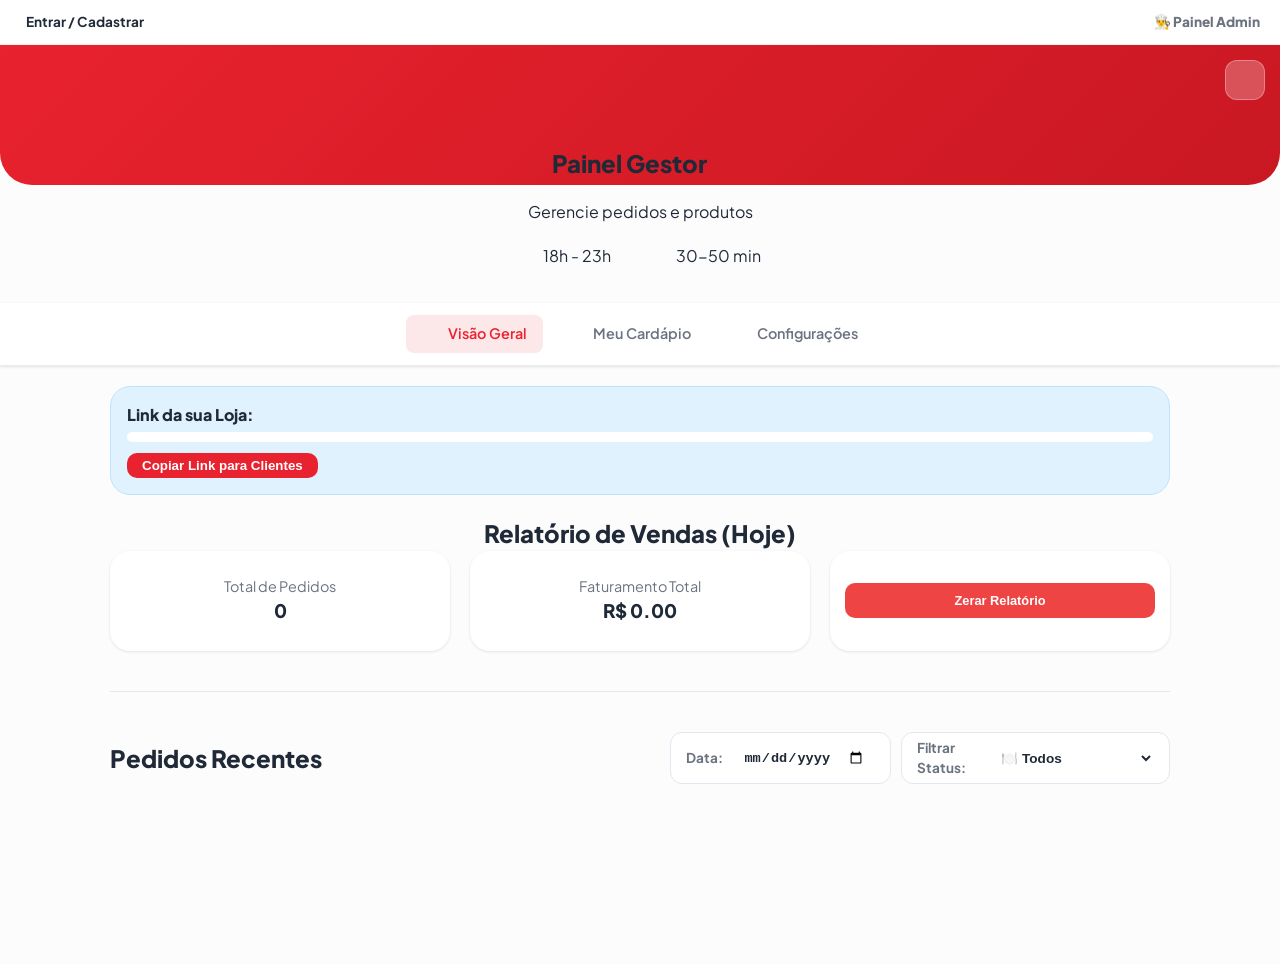
==== commit 0770dda9: "Add files via upload" ====
--- a/admin-produtos.html
+++ b/admin-produtos.html
@@ -8,12 +8,6 @@
     <link href="https://fonts.googleapis.com/css2?family=Plus+Jakarta+Sans:wght@400;500;700;800&display=swap" rel="stylesheet">
 </head>
 <body>
-    <!-- Tela de Carregamento Admin -->
-    <div id="admin-loading" class="admin-loading-overlay">
-        <div class="spinner"></div>
-        <p style="font-weight: 700; color: var(--text-main);">Verificando permissões...</p>
-    </div>
-
     <nav class="top-nav">
         <div class="top-nav-left">
             <div id="auth-status-left" class="auth-trigger" onclick="abrirModalAuth()">
@@ -205,8 +199,8 @@
                     <div class="form-group">
                         <label>Senha</label>
                         <div class="password-wrapper">
-                            <input type="password" id="auth-pass" placeholder="••••">
-                            <button type="button" class="toggle-password" onclick="togglePasswordVisibility('auth-pass')">
+                            <input type="password" id="auth-pass" name="auth-pass" placeholder="••••">
+                            <button type="button" class="toggle-password" onclick="window.togglePasswordVisibility('auth-pass')">
                                 <i data-lucide="eye"></i>
                             </button>
                         </div>
--- a/style.css
+++ b/style.css
@@ -69,34 +69,6 @@
 body.is-locked .admin-lock-overlay { display: flex; }
 body.is-locked main, body.is-locked .container, body.is-locked header { filter: blur(4px); pointer-events: none; }
 
-/* --- Admin Loading Spinner --- */
-.admin-loading-overlay {
-    position: fixed;
-    inset: 0;
-    background: white;
-    z-index: 20000;
-    display: flex;
-    flex-direction: column;
-    align-items: center;
-    justify-content: center;
-    gap: 15px;
-    transition: opacity 0.4s ease;
-}
-
-.spinner {
-    width: 40px;
-    height: 40px;
-    border: 3px solid #f3f3f3;
-    border-top: 3px solid var(--primary-color);
-    border-radius: 50%;
-    animation: spin 1s linear infinite;
-}
-
-@keyframes spin {
-    0% { transform: rotate(0deg); }
-    100% { transform: rotate(360deg); }
-}
-
 /* --- Top Nav Dinâmica --- */
 .top-nav {
     background: white;
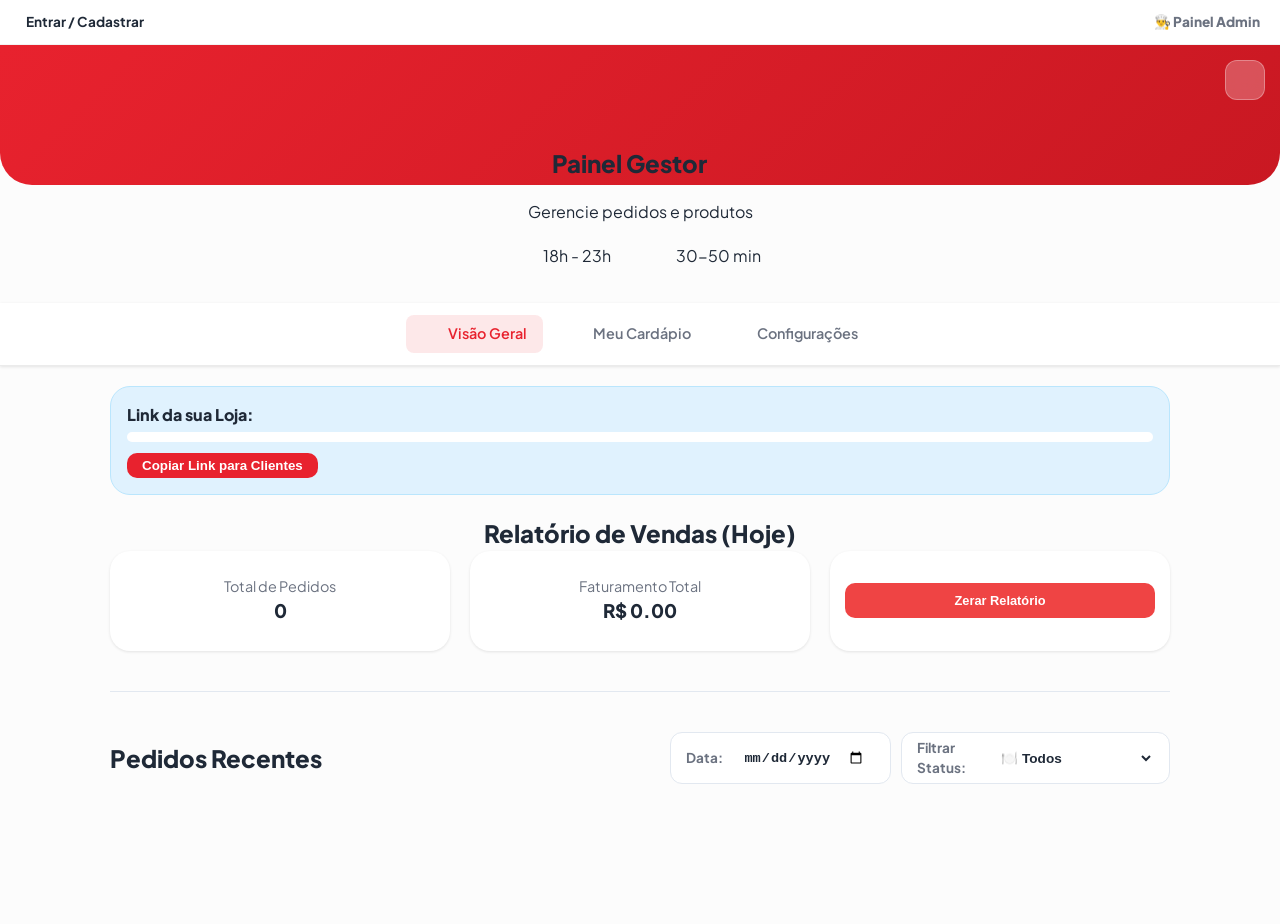
==== commit 2c3a4352: "Add files via upload" ====
--- a/admin-produtos.html
+++ b/admin-produtos.html
@@ -24,8 +24,6 @@
         </div>
     </nav>
 
-    <div class="admin-lock-overlay" id="lock-overlay"></div>
-
     <header class="admin-header">
         <div class="header-cover" id="admin-cover-bg" onclick="triggerCoverUpload()" style="cursor: pointer;">
             <div class="edit-overlay" style="position: absolute; inset: 0; background: rgba(0,0,0,0.2); display: flex; align-items: center; justify-content: center; opacity: 0; transition: 0.3s; color: white;">
@@ -278,9 +276,9 @@
                         <div class="form-group">
                             <label>Horário (Abertura e Fechamento)</label>
                             <div style="display:flex; gap:10px; align-items:center;">
-                                <input type="number" id="auth-open" placeholder="18" style="flex:1">
+                                <input type="number" id="auth-open" placeholder="18" min="0" max="23" style="flex:1">
                                 <span>às</span>
-                                <input type="number" id="auth-close" placeholder="23" style="flex:1">
+                                <input type="number" id="auth-close" placeholder="23" min="0" max="23" style="flex:1">
                             </div>
                         </div>
                         <div class="form-group">
--- a/style.css
+++ b/style.css
@@ -47,27 +47,12 @@
     margin: 0;
     line-height: 1.5; /* Ajuste para melhor leitura */
     /* Impede que o rodapé cubra o conteúdo final */
-    padding-bottom: 120px;
-}
-
-/* --- Bloqueio do Admin (Deslogado) --- */
-.admin-lock-overlay {
-    position: fixed;
-    top: 0;
-    left: 0;
-    width: 100%;
-    height: 100%;
-    background: rgba(255, 255, 255, 0.4);
-    backdrop-filter: blur(12px);
-    -webkit-backdrop-filter: blur(12px);
-    z-index: 9998;
-    display: none;
-    align-items: center;
-    justify-content: center;
-}
-
-body.is-locked .admin-lock-overlay { display: flex; }
-body.is-locked main, body.is-locked .container, body.is-locked header { filter: blur(4px); pointer-events: none; }
+    padding-bottom: 80px;
+}
+
+/* Estilos de bloqueio removidos */
+.admin-lock-overlay { display: none !important; }
+body.is-locked main, body.is-locked .container, body.is-locked header { filter: none !important; pointer-events: auto !important; }
 
 /* --- Top Nav Dinâmica --- */
 .top-nav {
@@ -148,13 +133,14 @@
 /* --- Splash Screen Criativa --- */
 .splash-screen {
     position: fixed;
-    top: 0; left: 0;
-    width: 100%; height: 100%;
-    background-color: var(--primary-color);
-    display: flex;
+    inset: 0;
+    background: linear-gradient(45deg, var(--primary-color), #991b1b, var(--primary-hover));
+    background-size: 200% 200%;
+    animation: gradientBG 5s ease infinite;
+    z-index: 99999;
+    display: flex;
+    align-items: center;
     justify-content: center;
-    align-items: center;
-    z-index: 20000; /* Garante que fique acima de tudo */
     transition: opacity 0.6s cubic-bezier(0.4, 0, 0.2, 1), visibility 0.6s;
 }
 
@@ -163,12 +149,24 @@
     visibility: hidden;
 }
 
+@keyframes gradientBG {
+    0% { background-position: 0% 50%; }
+    50% { background-position: 100% 50%; }
+    100% { background-position: 0% 50%; }
+}
+
 .splash-content {
     text-align: center;
     display: flex;
     flex-direction: column;
     align-items: center;
-    gap: 30px;
+    gap: 25px;
+    animation: splashPop 0.5s cubic-bezier(0.175, 0.885, 0.32, 1.275);
+}
+
+@keyframes splashPop {
+    from { transform: scale(0.8); opacity: 0; }
+    to { transform: scale(1); opacity: 1; }
 }
 
 .shop-animate-icon {
@@ -177,9 +175,18 @@
 }
 
 .shop-animate-icon svg {
-    width: 85px;
-    height: 85px;
-    filter: drop-shadow(0 10px 15px rgba(0,0,0,0.1));
+    width: 90px;
+    height: 90px;
+    filter: drop-shadow(0 12px 20px rgba(0,0,0,0.3));
+    animation: heartBeat 1.5s infinite;
+}
+
+@keyframes heartBeat {
+    0% { transform: scale(1); }
+    15% { transform: scale(1.15); }
+    30% { transform: scale(1); }
+    45% { transform: scale(1.15); }
+    70% { transform: scale(1); }
 }
 
 .splash-phrase {
@@ -223,16 +230,17 @@
 
 /* --- Skeleton Screen --- */
 .skeleton {
-    background: #f6f7f8;
-    background-image: linear-gradient(to right, #f6f7f8 0%, #edeef1 20%, #f6f7f8 40%, #f6f7f8 100%);
+    background: #eee;
+    background: linear-gradient(110deg, #ececec 8%, #f5f5f5 18%, #ececec 33%);
     background-repeat: no-repeat;
     background-size: 200% 100%;
-    animation: shimmer 1.5s infinite linear;
-}
-
-@keyframes shimmer {
-    0% { background-position: 200% 0; }
-    100% { background-position: -200% 0; }
+    animation: 1.5s shine linear infinite;
+}
+
+@keyframes shine {
+    to {
+        background-position-x: -200%;
+    }
 }
 
 .skeleton-card {
@@ -399,7 +407,7 @@
     padding: 2px 5px;
     border-radius: 4px;
     color: var(--text-muted);
-    z-index: 10;
+    z-index: 11;
     box-shadow: var(--shadow-sm);
 }
 
@@ -528,9 +536,7 @@
     width: 100%;
 }
 
-.password-wrapper input {
-    padding-right: 45px !important; /* Espaço para o ícone do olho */
-}
+
 
 .toggle-password {
     position: absolute;
@@ -592,6 +598,17 @@
 .form-group.is-valid .valid-icon {
     display: block;
     animation: fadeIn 0.3s ease-in;
+}
+
+/* Ajuste para o check de validação não sobrepor o olho da senha */
+.form-group:has(.password-wrapper) .valid-icon {
+    right: 46px !important; /* Distância segura para o olho (12px) + largura do botão */
+    top: 36px;
+}
+
+.password-wrapper .toggle-password {
+    z-index: 10;
+    right: 12px;
 }
 
 input:focus, textarea:focus, select:focus {
@@ -999,31 +1016,82 @@
 /* Rodapé do Carrinho */
 .cart-footer {
     position: fixed;
-    bottom: 25px;
-    left: 50%; 
-    transform: translateX(-50%);
-    width: auto;
-    min-width: 280px;
-    background: #1f2937;
-    backdrop-filter: blur(15px);
-    -webkit-backdrop-filter: blur(15px);
-    color: white;
-    padding: 8px 12px 8px 20px;
-    display: flex;
-    align-items: center;
-    gap: 20px;
-    box-shadow: 0 15px 35px rgba(0,0,0,0.4);
+    bottom: 0;
+    left: 0;
+    right: 0;
+    width: 100%;
+    background: rgba(17, 24, 39, 0.95); /* Azul marinho profundo e elegante */
+    backdrop-filter: blur(15px) saturate(160%);
+    -webkit-backdrop-filter: blur(15px) saturate(160%);
+    color: white;
+    padding: 16px 24px;
+    display: flex;
+    align-items: center;
+    justify-content: space-between;
+    box-shadow: 0 -10px 25px rgba(0, 0, 0, 0.2);
     z-index: 1000;
-    border-radius: 1000px;
-    border: 1px solid rgba(255,255,255,0.1);
-    animation: fadeIn 0.5s cubic-bezier(0.175, 0.885, 0.32, 1.275);
+    border-radius: 24px 24px 0 0;
+    border-top: 1px solid rgba(255, 255, 255, 0.1);
+    transition: all 0.4s cubic-bezier(0.4, 0, 0.2, 1);
+    animation: slideUpMobile 0.4s ease-out;
+}
+
+.cart-footer-info {
+    display: flex;
+    flex-direction: column;
+    gap: 2px;
+    flex: 1.2;
+}
+
+.cart-total-display strong {
+    font-size: 1.1rem;
+    font-weight: 800;
+    color: #ffffff;
+}
+
+.cart-frete-text {
+    font-size: 0.75rem;
+    font-weight: 600;
+    color: #4ade80; /* Verde vibrante para frete */
+}
+
+@keyframes slideUpFloating {
+    from { transform: translateY(100px); opacity: 0; }
+    to { transform: translateY(0); opacity: 1; }
+}
+
+@media (min-width: 768px) {
+    .cart-footer {
+        bottom: 30px;
+        left: 50%;
+        right: auto;
+        transform: translateX(-50%);
+        width: auto;
+        min-width: 450px;
+        max-width: 500px;
+        border-radius: 100px;
+        padding: 12px 30px;
+        border: 1px solid rgba(255, 255, 255, 0.15);
+        box-shadow: 0 15px 35px rgba(0, 0, 0, 0.4);
+    }
+}
+
+@keyframes slideUpMobile {
+    from { transform: translateY(100%); }
+    to { transform: translateY(0); }
+}
+
+@keyframes slideUpFloating {
+    from { transform: translate(-50%, 100px); opacity: 0; }
+    to { transform: translate(-50%, 0); opacity: 1; }
 }
 
 .cart-icon-container {
     display: flex;
     align-items: center;
-    color: white;
     position: relative;
+    color: white;
+    margin-right: 15px;
 }
 
 .cart-count-badge {
@@ -1037,16 +1105,15 @@
     min-width: 18px;
     height: 18px;
     border-radius: 50%;
-    display: flex;
-    align-items: center;
-    justify-content: center;
-    border: 2px solid #1f2937;
+    display: none; /* Oculta por padrão, o JS mostrará se a contagem for > 0 */
+    align-items: center; /* Garante que esteja centralizado quando visível */
+    justify-content: center; /* Garante que esteja centralizado quando visível */
+    border: 2px solid #111827;
     box-shadow: 0 2px 4px rgba(0,0,0,0.3);
 }
 
 .cart-footer-total {
-    display: flex;
-    flex-direction: column;
+    /* Esta classe não é usada no HTML atual, mas se fosse, estaria aqui */
 }
 
 .cart-footer-total strong {
@@ -1058,12 +1125,13 @@
     background: var(--primary-color);
     color: white;
     border: none;
-    padding: 10px 24px;
+    padding: 10px 22px; /* Preenchimento ligeiramente maior para o botão */
     border-radius: 100px;
     cursor: pointer;
     font-weight: 800;
-    font-size: 0.9rem;
+    font-size: 0.95rem;
     transition: transform 0.2s;
+    box-shadow: 0 4px 15px rgba(232, 34, 46, 0.3);
 }
 
 .cart-footer .btn-cart-action:active { transform: scale(0.95); }
@@ -1728,4 +1796,60 @@
         justify-content: flex-end;
         margin-top: 5px;
     }
+}
+
+/* --- Landing Page Styles --- */
+.landing-hero {
+    background: linear-gradient(135deg, var(--primary-color) 0%, #991b1b 100%);
+    color: white;
+    padding: 100px 20px;
+    text-align: center;
+    border-bottom-left-radius: 40px;
+    border-bottom-right-radius: 40px;
+}
+
+.landing-hero h1 {
+    font-size: 2.5rem;
+    max-width: 800px;
+    margin: 0 auto 20px;
+    color: white !important;
+}
+
+.landing-hero p {
+    font-size: 1.1rem;
+    max-width: 600px;
+    margin: 0 auto;
+    opacity: 0.9;
+}
+
+.btn-hero-main {
+    background: white;
+    color: var(--primary-color);
+    border: none;
+    padding: 15px 40px;
+    border-radius: 100px;
+    font-weight: 800;
+    font-size: 1.1rem;
+    cursor: pointer;
+    box-shadow: 0 10px 25px rgba(0,0,0,0.2);
+}
+
+.features-grid-landing {
+    display: grid;
+    grid-template-columns: repeat(auto-fit, minmax(280px, 1fr));
+    gap: 30px;
+    margin-top: -40px;
+}
+
+.feature-card-landing {
+    background: white;
+    padding: 30px;
+    border-radius: 24px;
+    box-shadow: var(--shadow-md);
+    text-align: center;
+}
+
+.feature-icon-circle {
+    font-size: 2.5rem;
+    margin-bottom: 15px;
 }
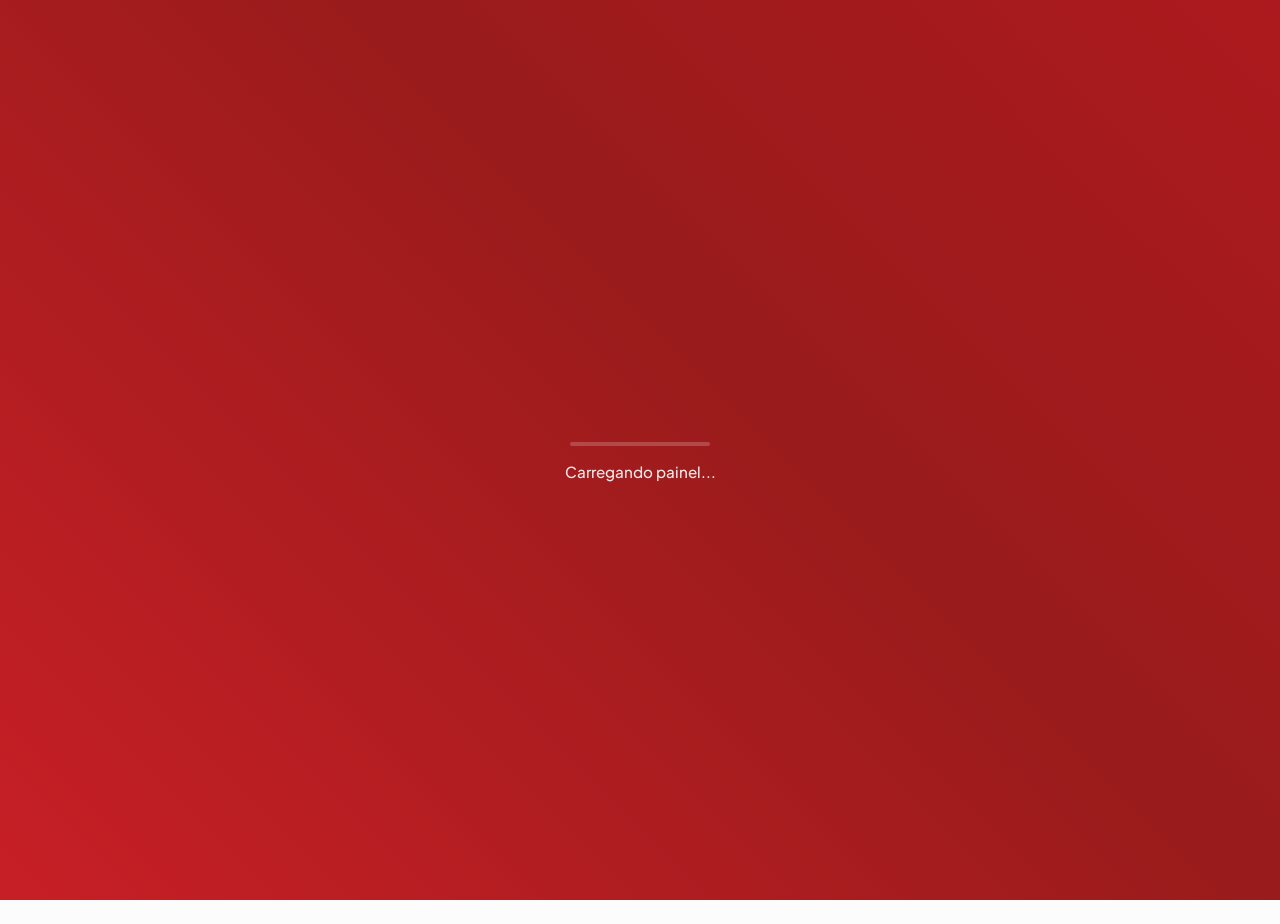
==== commit 7f2d419a: "Add files via upload" ====
--- a/admin-produtos.html
+++ b/admin-produtos.html
@@ -8,6 +8,17 @@
     <link href="https://fonts.googleapis.com/css2?family=Plus+Jakarta+Sans:wght@400;500;700;800&display=swap" rel="stylesheet">
 </head>
 <body>
+    <!-- Splash Screen Criativa -->
+    <div id="splash-screen" class="splash-screen">
+        <div class="splash-content">
+            <div class="shop-animate-icon">
+                <i data-lucide="utensils-crossed"></i>
+            </div>
+            <div class="splash-loader"></div>
+            <p id="splash-phrase" class="splash-phrase">Carregando painel...</p>
+        </div>
+    </div>
+
     <nav class="top-nav">
         <div class="top-nav-left">
             <div id="auth-status-left" class="auth-trigger" onclick="abrirModalAuth()">
--- a/style.css
+++ b/style.css
@@ -133,7 +133,7 @@
 /* --- Splash Screen Criativa --- */
 .splash-screen {
     position: fixed;
-    inset: 0;
+    inset: 0; height: 100dvh; width: 100vw;
     background: linear-gradient(45deg, var(--primary-color), #991b1b, var(--primary-hover));
     background-size: 200% 200%;
     animation: gradientBG 5s ease infinite;
@@ -603,7 +603,6 @@
 /* Ajuste para o check de validação não sobrepor o olho da senha */
 .form-group:has(.password-wrapper) .valid-icon {
     right: 46px !important; /* Distância segura para o olho (12px) + largura do botão */
-    top: 36px;
 }
 
 .password-wrapper .toggle-password {
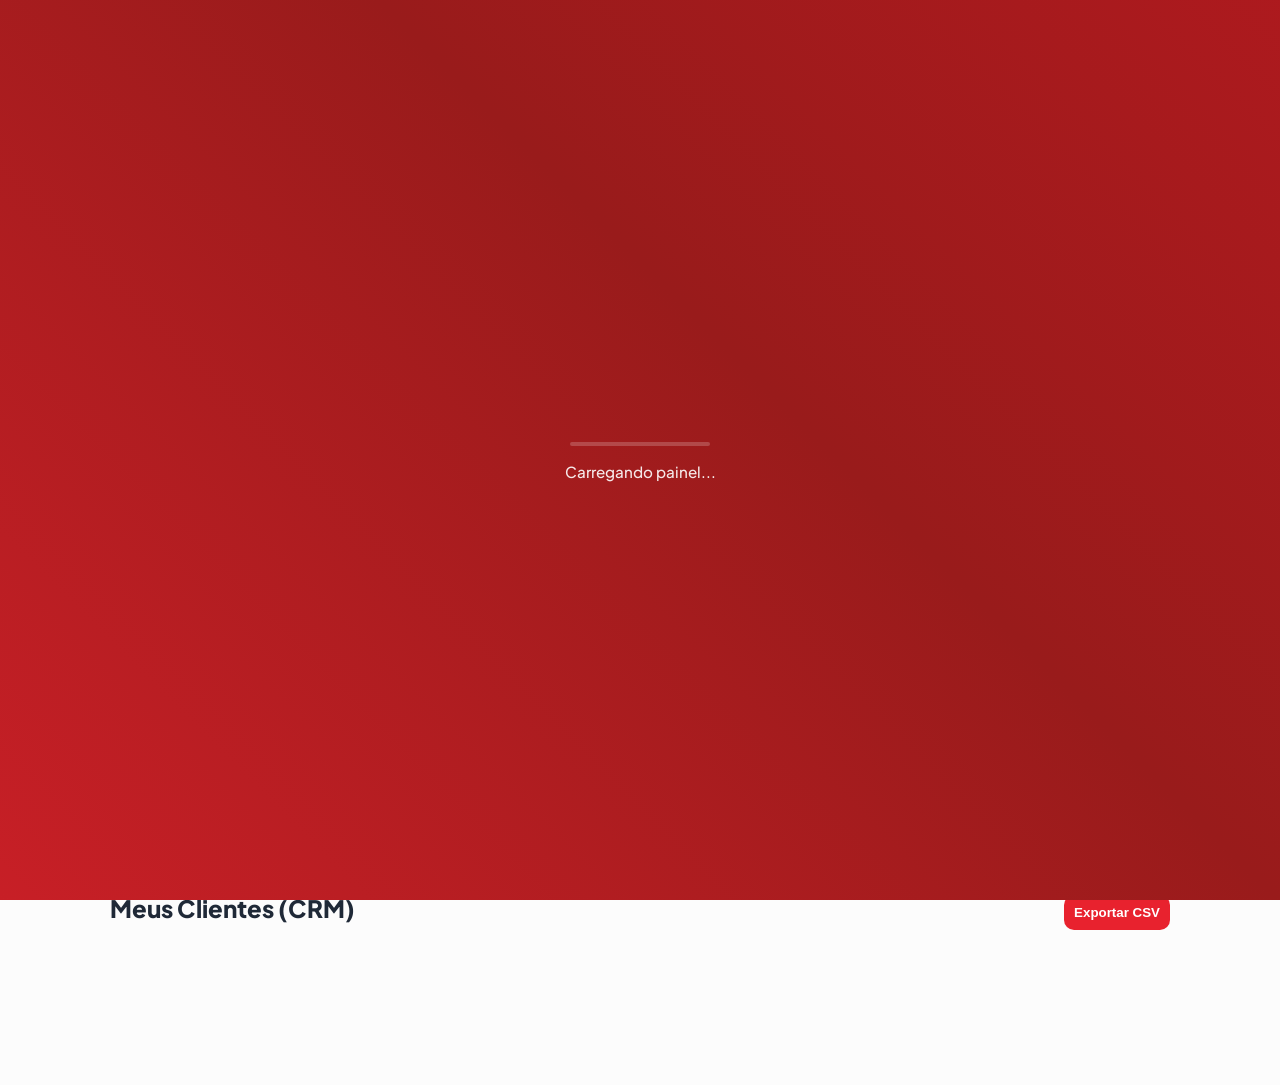
==== commit 8e8cb7bb: "Add files via upload" ====
--- a/admin-produtos.html
+++ b/admin-produtos.html
@@ -123,6 +123,15 @@
                 </div>
             </div>
             <div id="lista-pedidos-historico" style="margin-bottom: 40px;"></div>
+
+            <hr>
+            <div class="section-header">
+                <h2>Meus Clientes (CRM)</h2>
+                <button onclick="exportarClientes()" class="btn-edit" style="width: auto;">Exportar CSV</button>
+            </div>
+            <div id="lista-clientes-crm" class="report-grid">
+                <!-- Preenchido via JS -->
+            </div>
         </section>
 
         <!-- SEÇÃO: MEU CARDÁPIO -->
@@ -141,9 +150,18 @@
             </div>
             <div class="card" style="max-width: 600px; margin: 0 auto; text-align: left; padding: 25px;">
                 <form id="configLojaForm">
+                    <h3 style="text-align: left; margin-bottom: 15px;">Horários de Funcionamento</h3>
+                    <div id="weekly-hours-config" style="margin-bottom: 25px; display: grid; gap: 10px; background: #f8fafc; padding: 15px; border-radius: 12px;">
+                        <!-- Gerado dinamicamente via JS -->
+                    </div>
+                    <hr>
                     <div class="form-group">
                         <label>Logo do Restaurante</label>
                         <input type="file" id="inputLogo" accept="image/*">
+                    </div>
+                    <div class="form-group">
+                        <label>Slogan / Descrição da Loja</label>
+                        <input type="text" id="inputDescricaoLoja" placeholder="O melhor sabor no conforto da sua casa">
                     </div>
                     <div class="form-group">
                         <label>WhatsApp (DDI+DDD+Número)</label>
@@ -185,6 +203,17 @@
                 </form>
             </div>
         </section>
+    </div>
+
+    <!-- Modal: Meus Pedidos -->
+    <div id="modal-meus-pedidos" class="modal">
+        <div class="modal-content">
+            <button onclick="closeModal('modal-meus-pedidos')" class="btn-close-modal"><i data-lucide="x"></i></button>
+            <h2 style="text-align: left; margin-bottom: 20px;">Meus Pedidos</h2>
+            <ul id="lista-meus-pedidos" class="cart-item-list" style="margin-top: 10px;">
+                <!-- Preenchido via JS -->
+            </ul>
+        </div>
     </div>
 
     <!-- Modal Auth Dinâmico -->
@@ -317,6 +346,7 @@
     <!-- MODAL: CADASTRO DE PRODUTO -->
     <div id="modal-produto" class="modal">
         <div class="modal-content">
+            <button onclick="closeModal('modal-produto')" class="btn-close-modal"><i data-lucide="x"></i></button>
             <div class="step-progress-container" style="margin-bottom: 25px;">
                 <div class="step-dot active" data-prod-step="1">1</div>
                 <div class="step-dot" data-prod-step="2">2</div>
@@ -329,6 +359,30 @@
                 <!-- PASSO 1: Básico -->
                 <div class="product-step active" id="prod-step-1">
                     <div class="form-group" style="text-align: left;">
+                        <label style="display: flex; align-items: center; gap: 10px; font-weight: normal;">
+                            <input type="checkbox" id="isCombo" style="width: auto;">
+                            <span>Este produto é um Combo/Pacote?</span>
+                        </label>
+                    </div>
+                    <div id="combo-items-section" class="form-group" style="display: none;">
+                        <label>Itens do Combo</label>
+                        <div style="display: flex; gap: 8px; margin-bottom: 10px;">
+                            <input type="text" id="combo-item-search" placeholder="Buscar produto para adicionar ao combo..." style="flex: 1;">
+                            <button type="button" class="btn-inline-add" onclick="searchProductsForCombo()">
+                                <i data-lucide="search"></i>
+                            </button>
+                        </div>
+                        <div id="combo-search-results" class="modern-selection-grid" style="max-height: 200px; overflow-y: auto;">
+                            <!-- Search results will be rendered here -->
+                        </div>
+                        <div style="margin-top: 15px;">
+                            <label>Itens Selecionados:</label>
+                            <ul id="selected-combo-items" style="list-style: none; padding: 0;">
+                                <!-- Selected items will be rendered here -->
+                            </ul>
+                        </div>
+                    </div>
+                    <div class="form-group" style="text-align: left;">
                         <label for="nome">Nome do Produto</label>
                         <input type="text" id="nome" placeholder="Ex: Pizza Calabresa" required>
                     </div>
--- a/style.css
+++ b/style.css
@@ -676,7 +676,6 @@
     background: var(--primary-color);
     border-color: var(--primary-color);
     color: white;
-    box-shadow: 0 10px 20px -5px rgba(232, 34, 46, 0.4);
 }
 
 /* Estilo das Seções de Categoria */
@@ -1023,11 +1022,10 @@
     backdrop-filter: blur(15px) saturate(160%);
     -webkit-backdrop-filter: blur(15px) saturate(160%);
     color: white;
-    padding: 16px 24px;
+    padding: 10px 18px;
     display: flex;
     align-items: center;
     justify-content: space-between;
-    box-shadow: 0 -10px 25px rgba(0, 0, 0, 0.2);
     z-index: 1000;
     border-radius: 24px 24px 0 0;
     border-top: 1px solid rgba(255, 255, 255, 0.1);
@@ -1712,6 +1710,147 @@
     font-size: 0.7rem;
 }
 
+/* Kanban Board Styles */
+.kanban-board {
+    display: flex;
+    gap: 20px;
+    overflow-x: auto;
+    padding-bottom: 15px; /* Espaço para scrollbar */
+    margin-bottom: 30px;
+}
+
+.kanban-column {
+    flex: 0 0 280px; /* Largura fixa para as colunas */
+    background: #f1f5f9;
+    border-radius: 12px;
+    padding: 15px;
+    display: flex;
+    flex-direction: column;
+    max-height: 70vh; /* Altura máxima para a coluna */
+}
+
+.kanban-column-header {
+    font-weight: 800;
+    font-size: 1.1rem;
+    margin-bottom: 15px;
+    padding-bottom: 10px;
+    border-bottom: 2px solid #e2e8f0;
+    color: var(--text-main);
+    text-align: center;
+}
+
+.kanban-column-header.pending { border-color: #facc15; } /* Amarelo */
+.kanban-column-header.preparing { border-color: var(--primary-color); } /* Vermelho */
+.kanban-column-header.delivering { border-color: #3b82f6; } /* Azul */
+.kanban-column-header.delivered { border-color: var(--success); } /* Verde */
+.kanban-column-header.cancelled { border-color: var(--danger); } /* Vermelho escuro */
+
+.kanban-column-content {
+    flex-grow: 1;
+    overflow-y: auto; /* Scroll individual para o conteúdo da coluna */
+    padding-right: 5px; /* Espaço para a scrollbar */
+}
+
+.kanban-card {
+    background: white;
+    border-radius: 10px;
+    padding: 15px;
+    margin-bottom: 10px;
+    box-shadow: var(--shadow-sm);
+    border: 1px solid #e2e8f0;
+    transition: all 0.2s ease;
+}
+
+.kanban-card:hover {
+    transform: translateY(-2px);
+    box-shadow: var(--shadow-md);
+}
+
+.kanban-card-header {
+    display: flex;
+    justify-content: space-between;
+    align-items: center;
+    margin-bottom: 10px;
+}
+
+.kanban-card-header b {
+    font-size: 1rem;
+    color: var(--text-main);
+}
+
+.kanban-card-header small {
+    font-size: 0.75rem;
+    color: var(--text-muted);
+}
+
+.kanban-card-items {
+    font-size: 0.85rem;
+    color: var(--text-muted);
+    margin-bottom: 10px;
+}
+
+.kanban-card-footer {
+    display: flex;
+    justify-content: space-between;
+    align-items: center;
+    margin-top: 10px;
+    padding-top: 10px;
+    border-top: 1px dashed #e2e8f0;
+}
+
+.kanban-card-footer .total {
+    font-weight: 800;
+    color: var(--success);
+}
+
+.kanban-card-actions {
+    display: flex;
+    gap: 5px;
+    flex-wrap: wrap;
+    justify-content: flex-end;
+}
+
+.kanban-card-actions button {
+    padding: 6px 10px;
+    border-radius: 8px;
+    font-size: 0.75rem;
+    font-weight: 600;
+    border: none;
+    cursor: pointer;
+    transition: background 0.2s;
+}
+
+.kanban-card-actions .btn-status-next {
+    background: var(--primary-color);
+    color: white;
+}
+.kanban-card-actions .btn-status-next:hover { background: var(--primary-hover); }
+
+.kanban-card-actions .btn-status-cancel {
+    background: var(--danger);
+    color: white;
+}
+.kanban-card-actions .btn-status-cancel:hover { background: #dc2626; }
+
+.kanban-card-actions .btn-status-print {
+    background: #64748b;
+    color: white;
+}
+.kanban-card-actions .btn-status-print:hover { background: #475569; }
+
+/* Responsividade para Kanban */
+@media (max-width: 768px) {
+    .kanban-board {
+        flex-wrap: nowrap; /* Garante que as colunas não quebrem */
+        padding: 0 10px 15px 10px;
+        margin: 0 -20px 30px -20px; /* Ajusta para preencher a largura */
+    }
+    .kanban-column {
+        flex: 0 0 250px; /* Largura um pouco menor em telas pequenas */
+        padding: 10px;
+    }
+}
+
 .selection-card.selected .selection-check {
     background: var(--primary-color);
     border-color: var(--primary-color);
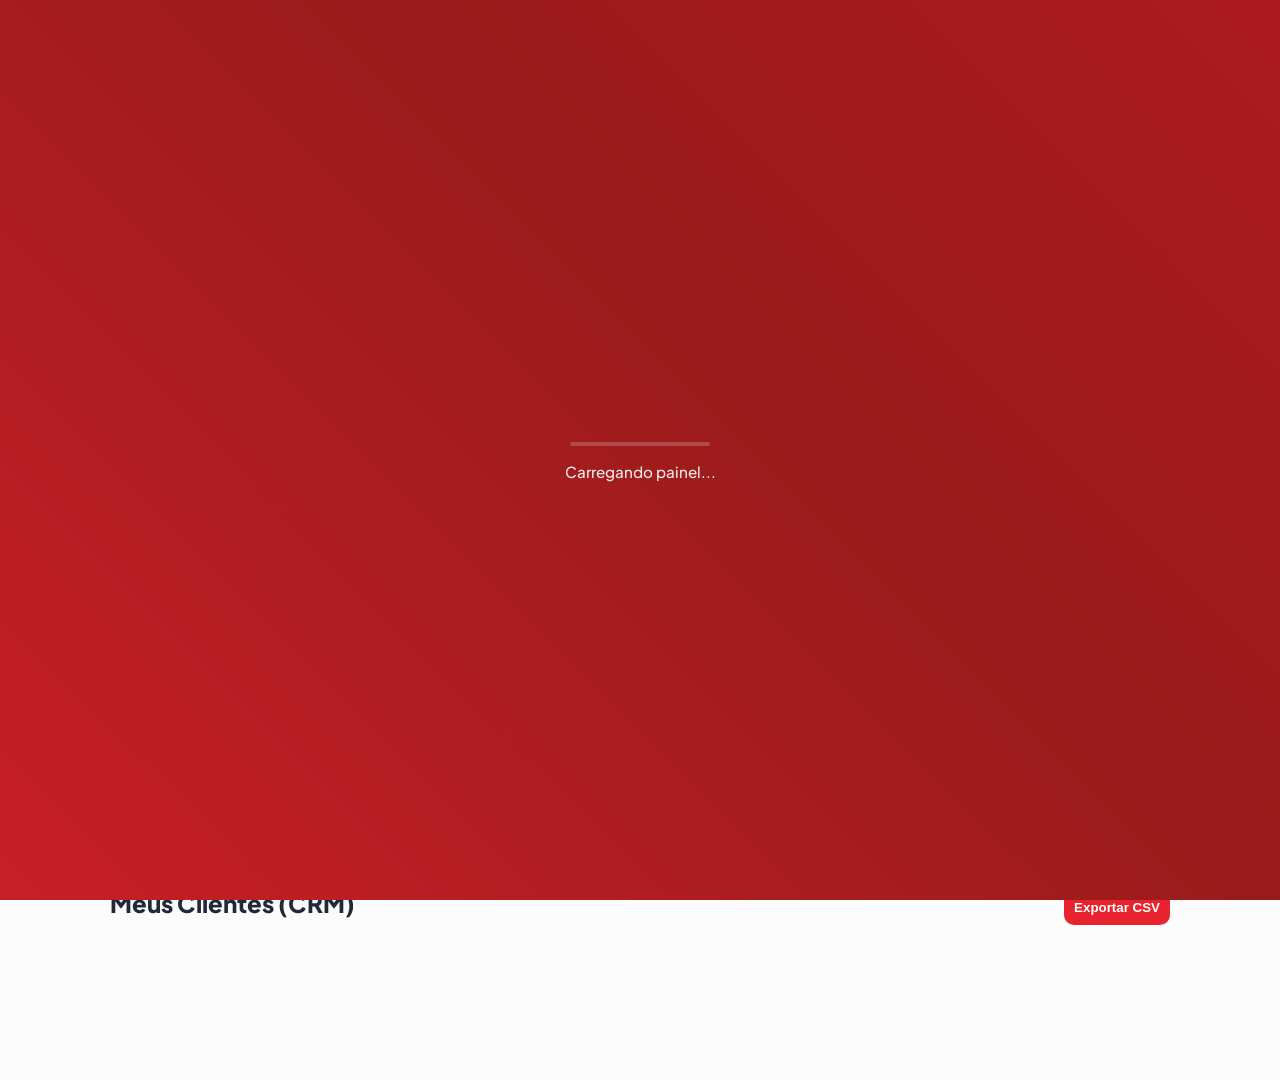
==== commit 2e7ed08c: "Add files via upload" ====
--- a/admin-produtos.html
+++ b/admin-produtos.html
@@ -26,13 +26,7 @@
                 <span>Entrar / Cadastrar</span>
             </div>
         </div>
-        <div class="top-nav-right">
-            <div id="meus-pedidos-btn" class="auth-trigger" style="display:none;" onclick="abrirMeusPedidos()">
-                <i data-lucide="package"></i>
-                <span>Meus Pedidos</span>
-            </div>
-            <div class="top-nav-title" style="font-weight: 800; color: var(--text-muted);">👨‍🍳 Painel Admin</div>
-        </div>
+
     </nav>
 
     <header class="admin-header">
@@ -41,7 +35,7 @@
                 <i data-lucide="image-plus"></i>
             </div>
             <button onclick="logout()" class="btn-secondary" title="Sair do Painel">
-                <i data-lucide="log-out" style="width:20px; height:20px;"></i>
+                <i data-lucide="log-out"></i>
             </button>
             <input type="file" id="input-edit-cover" hidden accept="image/*" onchange="handleInlineImageUpload(this, 'banner_header')">
         </div>
@@ -71,11 +65,13 @@
         </div>
     </header>
 
-    <nav class="admin-nav">
-        <a onclick="showSection('dashboard')" class="nav-item active" id="nav-dashboard"><i data-lucide="layout-dashboard" style="width:18px"></i> Visão Geral</a>
-        <a onclick="showSection('cardapio')" class="nav-item" id="nav-cardapio"><i data-lucide="book-open" style="width:18px"></i> Meu Cardápio</a>
-        <a onclick="showSection('config')" class="nav-item" id="nav-config"><i data-lucide="settings" style="width:18px"></i> Configurações</a>
-    </nav>
+    <div class="admin-nav-wrapper">
+        <nav class="admin-nav">
+            <a onclick="showSection('dashboard')" class="nav-item active" id="nav-dashboard"><i data-lucide="layout-dashboard"></i> Visão Geral</a>
+            <a onclick="showSection('cardapio')" class="nav-item" id="nav-cardapio"><i data-lucide="book-open"></i> Meu Cardápio</a>
+            <a onclick="showSection('config')" class="nav-item" id="nav-config"><i data-lucide="settings"></i> Configurações</a>
+        </nav>
+    </div>
 
     <div class="container">
         <!-- SEÇÃO: DASHBOARD -->
@@ -83,7 +79,7 @@
             <div class="last-order-banner" style="background: #e0f2fe; border-color: #bae6fd; margin-bottom: 20px;">
                 <h4 style="text-align: left; margin-bottom: 5px;">Link da sua Loja:</h4>
                 <code id="link-loja-exibicao" style="background: white; padding: 5px 10px; border-radius: 5px; display: block; margin-bottom: 10px;"></code>
-                <button onclick="copiarLinkLoja()" class="btn-edit" style="margin-top:0; padding: 5px 15px;">Copiar Link para Clientes</button>
+                <button onclick="copiarLinkLoja()" class="btn-edit" style="margin-top:0; padding: 5px 15px; background: #0ea5e9;">Copiar Link</button>
             </div>
 
             <h2>Relatório de Vendas (Hoje)</h2>
@@ -97,7 +93,7 @@
                     <h3 id="report-faturamento">R$ 0.00</h3>
                 </div>
                 <div class="report-card">
-                    <button onclick="limparHistoricoVendas()" class="btn-danger" style="margin-top:0; font-size: 0.8rem;">Zerar Relatório</button>
+                    <button onclick="limparHistoricoVendas()" class="btn-danger" style="margin-top:0; font-size: 0.8rem; width: 100%;">Zerar Relatório</button>
                 </div>
             </div>
 
@@ -148,60 +144,70 @@
             <div class="section-header">
                 <h2>Configurações da Loja</h2>
             </div>
-            <div class="card" style="max-width: 600px; margin: 0 auto; text-align: left; padding: 25px;">
-                <form id="configLojaForm">
-                    <h3 style="text-align: left; margin-bottom: 15px;">Horários de Funcionamento</h3>
-                    <div id="weekly-hours-config" style="margin-bottom: 25px; display: grid; gap: 10px; background: #f8fafc; padding: 15px; border-radius: 12px;">
-                        <!-- Gerado dinamicamente via JS -->
-                    </div>
-                    <hr>
-                    <div class="form-group">
-                        <label>Logo do Restaurante</label>
+            <form id="configLojaForm" class="config-form-grid">
+                <!-- Card de Identidade -->
+                <div class="card config-card">
+                    <h3 class="config-card-title">Identidade da Loja</h3>
+                    <div class="form-group">
+                        <label>Logo (PNG ou JPG)</label>
                         <input type="file" id="inputLogo" accept="image/*">
                     </div>
                     <div class="form-group">
-                        <label>Slogan / Descrição da Loja</label>
+                        <label>Slogan / Descrição Curta</label>
                         <input type="text" id="inputDescricaoLoja" placeholder="O melhor sabor no conforto da sua casa">
                     </div>
                     <div class="form-group">
-                        <label>WhatsApp (DDI+DDD+Número)</label>
+                        <label>Tempo Médio de Entrega (ex: 30-50 min)</label>
+                        <input type="text" id="inputTempo" placeholder="Ex: 30-50 min">
+                    </div>
+                    <div class="form-group">
+                        <label>WhatsApp para receber pedidos</label>
                         <input type="text" id="inputWhatsapp" placeholder="5516999999999">
                     </div>
+                </div>
+
+                <!-- Card Financeiro -->
+                <div class="card config-card">
+                    <h3 class="config-card-title">Financeiro e Entrega</h3>
+                    <div class="form-group">
+                        <label>Taxa de Entrega Fixa (R$)</label>
+                        <input type="number" id="inputTaxa" step="0.01" placeholder="5.00">
+                    </div>
+                    <div class="form-group">
+                        <label>Valor para Frete Grátis (R$)</label>
+                        <input type="number" id="inputFreteGratis" step="0.01" placeholder="100.00">
+                    </div>
+                    <div class="form-group">
+                        <label>Pedido Mínimo (R$)</label>
+                        <input type="number" id="inputPedidoMinimo" step="0.01" placeholder="20.00">
+                    </div>
+                    <div class="form-group">
+                        <label>Chave PIX para pagamentos</label>
+                        <input type="text" id="inputPix" placeholder="email@dominio.com ou CPF">
+                    </div>
+                </div>
+
+                <!-- Card de Marketing -->
+                <div class="card config-card">
+                    <h3 class="config-card-title">Marketing e Aparência</h3>
                     <div class="form-group">
                         <label>Banners de Promoção (Um ou mais)</label>
                         <input type="file" id="inputBanners" accept="image/*" multiple>
                     </div>
                     <div class="form-group">
-                        <label>Chave PIX</label>
-                        <input type="text" id="inputPix" placeholder="Chave PIX">
-                    </div>
-                    <div class="form-group">
                         <label>Categorias Adicionais (Separadas por vírgula)</label>
                         <input type="text" id="inputCategoriasCustom" placeholder="Artesanais, Porções, Vinhos...">
                     </div>
                     <div class="form-group">
-                        <label>Cupons (CODIGO:VALOR, ...)</label>
-                        <textarea id="inputCupons" rows="2" placeholder="PROMO10:10.00"></textarea>
-                    </div>
-                    <div class="form-group">
-                        <label>Taxa de Entrega Fixa (R$)</label>
-                        <input type="number" id="inputTaxa" step="0.01">
-                    </div>
-                    <div class="form-group">
-                        <label>Frete Grátis acima de (R$)</label>
-                        <input type="number" id="inputFreteGratis" step="0.01">
-                    </div>
-                    <div class="form-group">
-                        <label>Pedido Mínimo (R$)</label>
-                        <input type="number" id="inputPedidoMinimo" step="0.01">
-                    </div>
-                    <div class="form-group" style="display: flex; align-items: center; gap: 10px;">
-                        <input type="checkbox" id="lojaFechadaManualmente" style="width: auto;">
-                        <label for="lojaFechadaManualmente" style="margin: 0; color: var(--danger); font-weight: bold;">Fechar Loja Manualmente</label>
-                    </div>
-                    <button type="submit" class="btn-add" style="width: 100%;">Salvar Configurações</button>
-                </form>
-            </div>
+                        <label>Cupons de Desconto (CODIGO:VALOR)</label>
+                        <textarea id="inputCupons" rows="2" placeholder="PROMO10:10, BEMVINDO:5"></textarea>
+                    </div>
+                </div>
+
+                <div class="config-submit-bar">
+                    <button type="submit" class="btn-add" style="width: auto; padding: 12px 40px;">Salvar Todas as Configurações</button>
+                </div>
+            </form>
         </section>
     </div>
 
--- a/style.css
+++ b/style.css
@@ -254,29 +254,29 @@
     overflow: hidden !important;
 }
 
-/* Navegação Admin */
-.admin-nav {
-    background: var(--card-bg);
-    display: flex;
-    justify-content: center;
-    flex-wrap: wrap;
-    gap: 8px;
-    padding: 12px;
-    border-bottom: 1px solid rgba(0,0,0,0.08);
+/* --- Navegação Admin Moderna --- */
+.admin-nav-wrapper {
+    background: var(--bg-color);
+    border-bottom: 1px solid #e2e8f0;
+    padding: 0 20px;
+    position: sticky;
     top: 0;
     z-index: 900;
-    box-shadow: var(--shadow-sm);
-    display: flex;
-    align-items: center;
-}
-.admin-nav::-webkit-scrollbar { display: none; }
+}
+
+.admin-nav {
+    display: flex;
+    gap: 20px;
+    max-width: 1100px;
+    margin: 0 auto;
+}
 
 .nav-item {
     color: var(--text-muted);
     text-decoration: none;
     font-weight: 600;
-    padding: 8px 16px;
-    border-radius: 8px;
+    padding: 16px 4px;
+    border-bottom: 3px solid transparent;
     transition: all 0.2s;
     cursor: pointer;
     white-space: nowrap;
@@ -287,8 +287,8 @@
 }
 
 .nav-item.active {
-    background: rgba(234, 29, 44, 0.1);
     color: var(--primary-color);
+    border-bottom-color: var(--primary-color);
 }
 
 /* Containers */
@@ -395,6 +395,10 @@
     border-radius: 6px;
     padding: 2px 6px;
     outline: none;
+}
+
+.btn-secondary i {
+    width: 20px; height: 20px;
 }
 
 .inline-edit-counter {
@@ -488,6 +492,45 @@
     border-color: var(--danger);
     transform: scale(1.05);
 }
+
+/* --- Grid de Configurações (Admin) --- */
+.config-form-grid {
+    display: grid;
+    grid-template-columns: 1fr;
+    gap: 25px;
+}
+
+@media (min-width: 1024px) {
+    .config-form-grid {
+        grid-template-columns: repeat(2, 1fr);
+    }
+}
+
+.config-card {
+    padding: 25px;
+    text-align: left;
+}
+
+.config-card-title {
+    text-align: left;
+    font-size: 1.1rem;
+    margin-bottom: 20px;
+    padding-bottom: 10px;
+    border-bottom: 1px solid #f1f5f9;
+}
+
+.config-submit-bar {
+    grid-column: 1 / -1; /* Ocupa todas as colunas */
+    background: white;
+    padding: 15px;
+    border-radius: 16px;
+    margin-top: 10px;
+    display: flex;
+    justify-content: flex-end;
+    box-shadow: var(--shadow-sm);
+    border: 1px solid #e2e8f0;
+}
+
 
 /* Formulários (Admin) */
 #cadastroProdutoForm {
@@ -1437,6 +1480,31 @@
     min-height: 100px;
 }
 
+/* --- Card de Produto Admin (Novo Estilo) --- */
+.admin-product-card {
+    background: white;
+    border-radius: 16px;
+    box-shadow: var(--shadow-sm);
+    border: 1px solid #e2e8f0;
+    overflow: hidden;
+    display: flex;
+    flex-direction: column;
+}
+
+.admin-product-card .card-image-container {
+    height: 150px;
+}
+
+.admin-product-card .card-content {
+    padding: 15px;
+}
+
+.admin-product-card .card-footer-row {
+    flex-direction: column;
+    justify-content: center;
+    min-height: 100px;
+}
+
 /* Switch Toggle Style */
 .switch-container {
     display: flex;
@@ -1905,6 +1973,113 @@
     100% { box-shadow: inset 0px 0px 0px 40px var(--success); }
 }
 
+/* --- Estilos para Seleção de Pagamento --- */
+.payment-selector {
+    display: grid;
+    grid-template-columns: 1fr;
+    gap: 12px;
+    margin-bottom: 20px;
+}
+
+.payment-option {
+    background: var(--card-bg);
+    border: 2px solid #e2e8f0;
+    border-radius: 16px;
+    padding: 15px;
+    display: flex;
+    align-items: center;
+    gap: 15px;
+    cursor: pointer;
+    transition: all 0.2s ease;
+}
+
+.payment-option:hover {
+    border-color: var(--primary-color);
+    transform: translateY(-2px);
+}
+
+.payment-option.active {
+    border-color: var(--primary-color);
+    background: rgba(232, 34, 46, 0.05);
+    box-shadow: 0 0 0 3px rgba(232, 34, 46, 0.1);
+}
+
+.payment-option i { color: var(--primary-color); }
+.payment-option-info { text-align: left; }
+.payment-option-info b { font-size: 1rem; color: var(--text-main); }
+.payment-option-info small { font-size: 0.8rem; color: var(--text-muted); }
+
+/* --- Estilos para Resumo do Checkout --- */
+.checkout-summary {
+    background: #f8fafc;
+    border: 1px solid #f1f5f9;
+    border-radius: 18px;
+    padding: 20px;
+    margin: 20px 0;
+    display: flex;
+    flex-direction: column;
+    gap: 12px;
+}
+
+.summary-item {
+    display: flex;
+    justify-content: space-between;
+    align-items: center;
+    font-size: 0.9rem;
+    color: var(--text-muted);
+}
+
+.summary-item.discount {
+    color: var(--success);
+    font-weight: 700;
+}
+
+.summary-item.total {
+    font-size: 1.2rem;
+    font-weight: 800;
+    color: var(--text-main);
+    margin-top: 10px;
+    padding-top: 10px;
+    border-top: 1px dashed #e2e8f0;
+}
+
+/* --- Estilos para Seleção de Endereço Salvo --- */
+.address-selector {
+    display: grid;
+    grid-template-columns: 1fr;
+    gap: 10px;
+}
+
+.address-option {
+    background: var(--card-bg);
+    border: 2px solid #f1f5f9;
+    border-radius: 16px;
+    padding: 12px 15px;
+    display: flex;
+    align-items: center;
+    gap: 15px;
+    cursor: pointer;
+    transition: all 0.2s ease;
+}
+
+.address-option:hover {
+    border-color: var(--primary-color);
+    background: rgba(232, 34, 46, 0.03);
+}
+
+.address-option.active {
+    border-color: var(--primary-color);
+    box-shadow: 0 0 0 3px rgba(232, 34, 46, 0.1);
+}
+
+.address-option i:first-child { color: var(--primary-color); }
+.address-option .arrow-icon { color: var(--text-muted); margin-left: auto; }
+
+.address-info { text-align: left; }
+.address-info b { font-size: 0.9rem; color: var(--text-main); display: block; line-height: 1.3; }
+.address-info small { font-size: 0.8rem; color: var(--text-muted); }
+
+
 /* --- Responsividade para Telas Pequenas --- */
 @media (max-width: 480px) {
     .modal {
